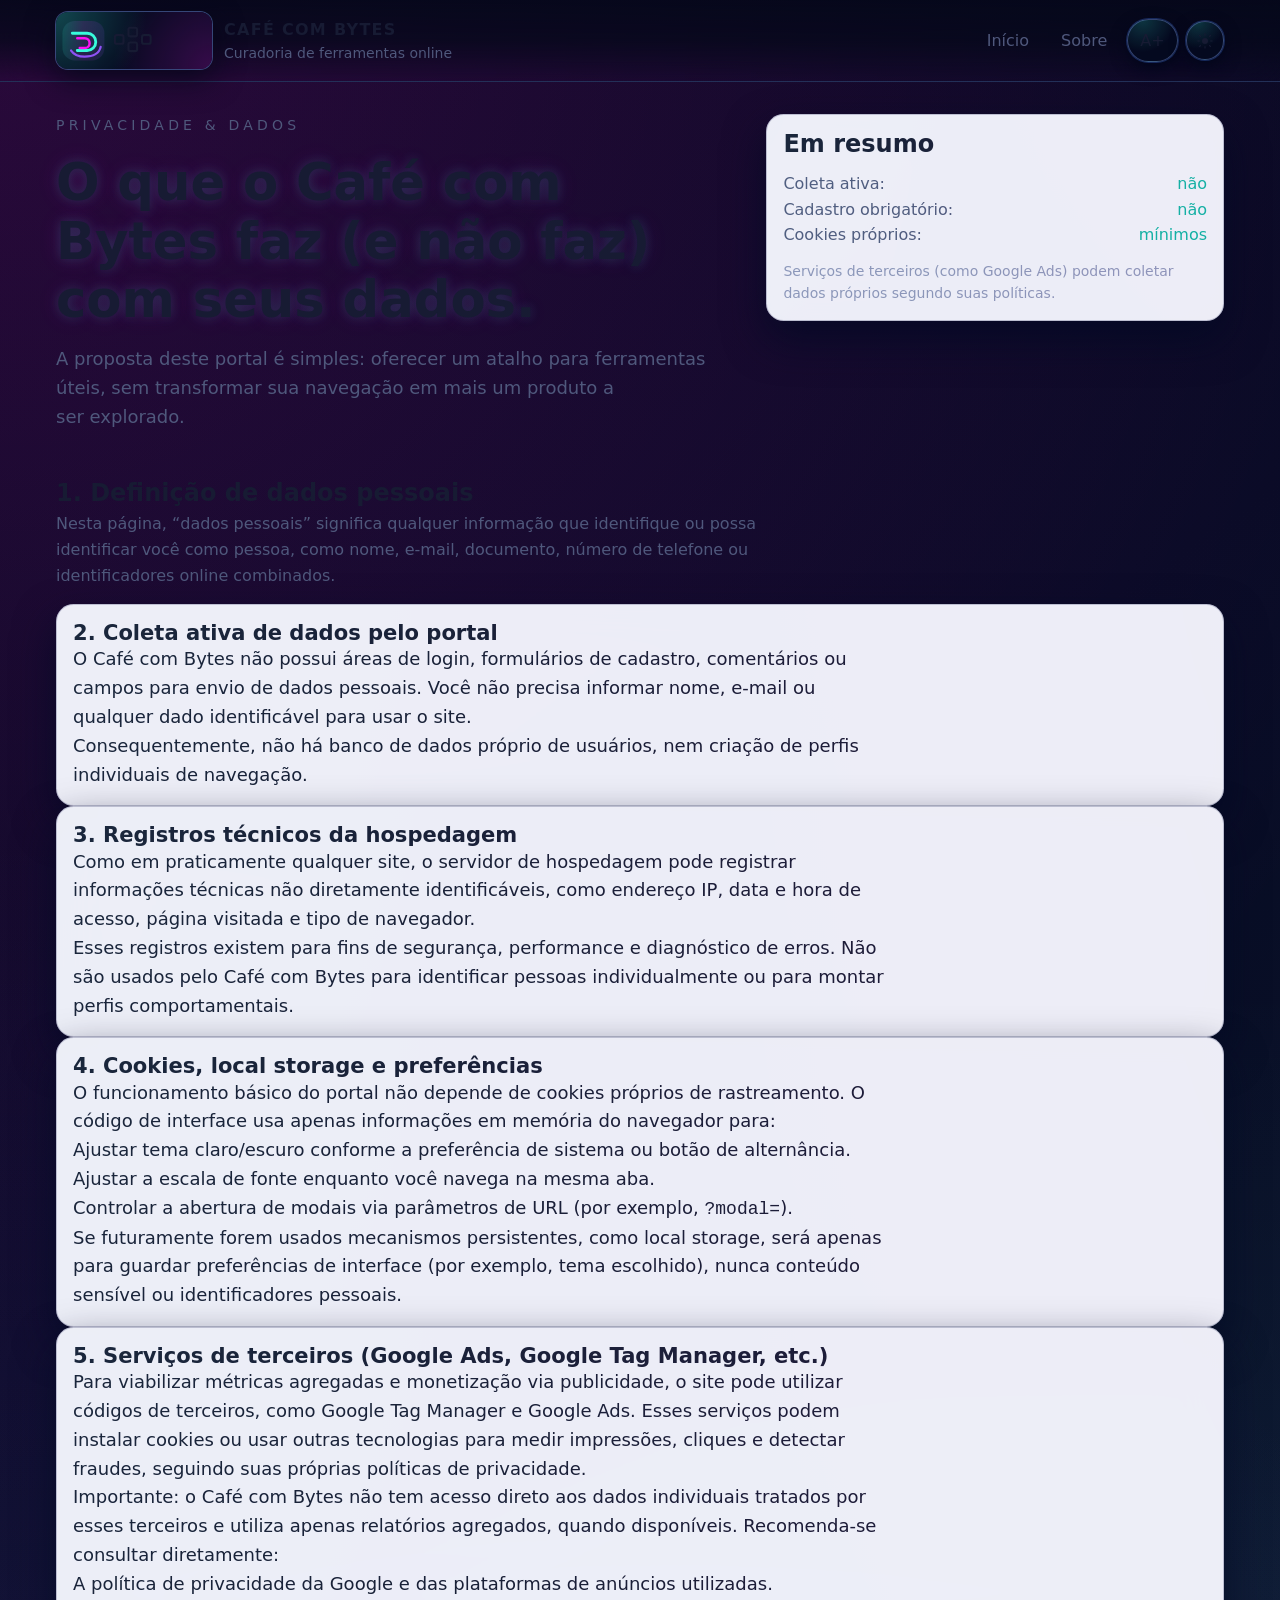
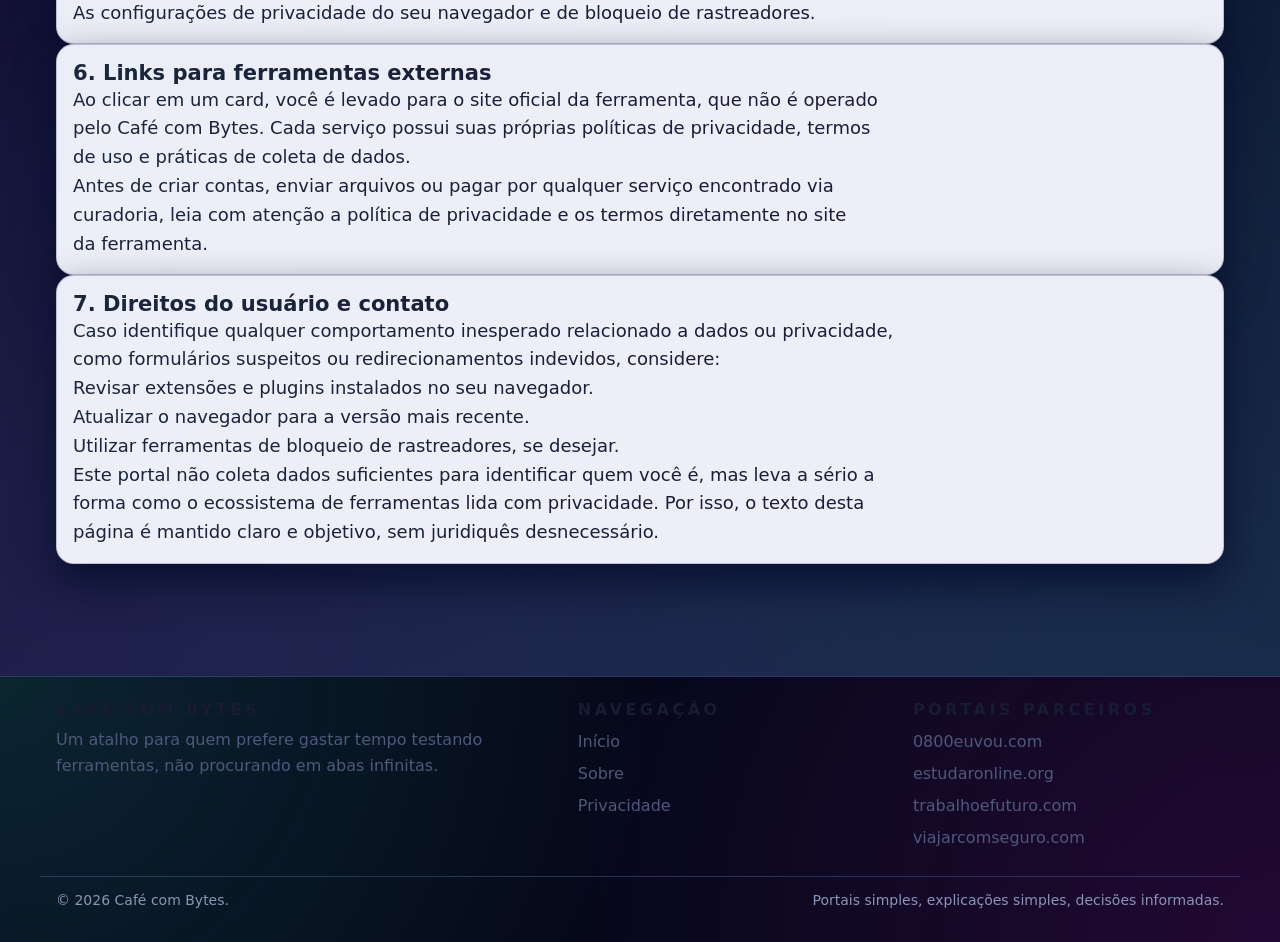
==== privacidade.html @ 5b62737d "Add files via upload" ====
<!DOCTYPE html>
<html lang="pt-BR" data-theme="dark">
<head>
  <meta charset="UTF-8">
  <meta name="viewport" content="width=device-width, initial-scale=1">
  <title>Privacidade • Café com Bytes</title>
  <meta name="description" content="Política de privacidade do Café com Bytes. Entenda o que coletamos (e o que não coletamos), e como serviços de terceiros podem tratar dados.">
  <link rel="canonical" href="https://cafecombytes.com/privacidade.html">

  <!-- Open Graph -->
  <meta property="og:type" content="website">
  <meta property="og:title" content="Privacidade • Café com Bytes">
  <meta property="og:description" content="Política de não coleta ativa de dados pessoais e transparência sobre serviços de terceiros no Café com Bytes.">
  <meta property="og:url" content="https://cafecombytes.com/privacidade.html">
  <meta property="og:site_name" content="Café com Bytes">
  <meta property="og:locale" content="pt_BR">

  <!-- Twitter -->
  <meta name="twitter:card" content="summary">
  <meta name="twitter:title" content="Privacidade • Café com Bytes">
  <meta name="twitter:description" content="Saiba como tratamos dados, cookies, logs técnicos e integrações de terceiros.">

  <!-- Favicon -->
  <link rel="icon" type="image/svg+xml" href="data:image/svg+xml,%3Csvg viewBox='0 0 64 64' xmlns='http://www.w3.org/2000/svg'%3E%3Crect width='64' height='64' rx='14' ry='14' fill='%230b1020'/%3E%3Cpath d='M18 20h16a10 10 0 0 1 0 20H18z' fill='%2338fbdb'/%3E%3Cpath d='M30 24h6a6 6 0 0 1 0 12h-6' fill='none' stroke='%23fc0ff5' stroke-width='3' stroke-linecap='round' stroke-linejoin='round'/%3E%3Cpath d='M20 44c2.5 2.5 6.5 4 12 4 10.5 0 16-5 16-12' fill='none' stroke='%238e52f5' stroke-width='2.5' stroke-linecap='round'/%3E%3C/svg%3E">

  <!-- CSS e JS -->
  <link rel="stylesheet" href="style.css">
  <script src="script.js" defer></script>
</head>
<body>
  <a href="#conteudo-principal" class="skip-link">Pular para o conteúdo</a>

  <header class="site-header">
    <div class="header-inner">
      <a href="./" class="brand" aria-label="Café com Bytes - Página inicial">
        <span class="brand-mark" aria-hidden="true">
          <svg class="logo-svg" viewBox="0 0 120 40" role="img" aria-label="Logotipo Café com Bytes">
            <defs>
              <linearGradient id="cb-gradient-priv" x1="0%" y1="0%" x2="100%" y2="0%">
                <stop offset="0%" stop-color="#38fbdb"/>
                <stop offset="50%" stop-color="#fc0ff5"/>
                <stop offset="100%" stop-color="#8e52f5"/>
              </linearGradient>
            </defs>
            <rect x="2" y="4" width="34" height="32" rx="10" ry="10" fill="url(#cb-gradient-priv)" opacity="0.12"/>
            <path d="M10 14h12a7 7 0 0 1 0 14h-8" fill="none" stroke="#38fbdb" stroke-width="2.3" stroke-linecap="round" stroke-linejoin="round"/>
            <path d="M14 18h6a4 4 0 1 1 0 8h-4" fill="none" stroke="#fc0ff5" stroke-width="2" stroke-linecap="round" stroke-linejoin="round"/>
            <path d="M9 28c2 3 6 5 11 5 7 0 12-3 13-8" fill="none" stroke="#8e52f5" stroke-width="1.8" stroke-linecap="round"/>
            <g transform="translate(44,9)" fill="none" stroke="currentColor" stroke-width="1.7" stroke-linecap="round">
              <rect x="0.5" y="6.5" width="7" height="7" rx="1.5"/>
              <rect x="11.5" y="0.5" width="7" height="7" rx="1.5"/>
              <rect x="11.5" y="12.5" width="7" height="7" rx="1.5"/>
              <rect x="22.5" y="6.5" width="7" height="7" rx="1.5"/>
            </g>
          </svg>
        </span>
        <span class="brand-text">
          <span class="brand-title">Café com Bytes</span>
          <span class="brand-subtitle">Curadoria de ferramentas online</span>
        </span>
      </a>

      <nav class="main-nav" aria-label="Navegação principal">
        <a href="./" class="nav-link">Início</a>
        <a href="sobre.html" class="nav-link">Sobre</a>
        <button type="button" class="nav-link icon-button" data-font-scale-toggle aria-label="Alternar tamanho da fonte">
          A+
        </button>
        <button type="button" class="theme-toggle icon-button" data-theme-toggle aria-label="Alternar tema claro/escuro"></button>
      </nav>
    </div>
  </header>

  <main id="conteudo-principal" class="site-main">
    <section class="hero" aria-labelledby="privacidade-titulo">
      <div class="hero-inner">
        <div class="hero-copy">
          <p class="hero-kicker">Privacidade &amp; dados</p>
          <h1 id="privacidade-titulo" class="hero-title">O que o Café com Bytes faz (e não faz) com seus dados.</h1>
          <p class="hero-subtitle">
            A proposta deste portal é simples: oferecer um atalho para ferramentas úteis, sem transformar sua navegação em
            mais um produto a ser explorado.
          </p>
        </div>

        <aside class="hero-panel" aria-label="Resumo da política de privacidade">
          <div class="glass-card hero-stats">
            <h2 class="hero-stats-title">Em resumo</h2>
            <ul class="hero-stats-list" role="list">
              <li><span class="stat-label">Coleta ativa:</span> <span class="stat-value">não</span></li>
              <li><span class="stat-label">Cadastro obrigatório:</span> <span class="stat-value">não</span></li>
              <li><span class="stat-label">Cookies próprios:</span> <span class="stat-value">mínimos</span></li>
            </ul>
            <p class="hero-stats-footnote">
              Serviços de terceiros (como Google Ads) podem coletar dados próprios segundo suas políticas.
            </p>
          </div>
        </aside>
      </div>
    </section>

    <section class="results-section" aria-labelledby="sec-dados">
      <div class="section-header">
        <h2 id="sec-dados">1. Definição de dados pessoais</h2>
        <p>
          Nesta página, “dados pessoais” significa qualquer informação que identifique ou possa identificar você como pessoa,
          como nome, e‑mail, documento, número de telefone ou identificadores online combinados.
        </p>
      </div>

      <article class="glass-card" aria-label="Coleta ativa de dados">
        <h3>2. Coleta ativa de dados pelo portal</h3>
        <p>
          O Café com Bytes não possui áreas de login, formulários de cadastro, comentários ou campos para envio de dados
          pessoais. Você não precisa informar nome, e‑mail ou qualquer dado identificável para usar o site.
        </p>
        <p>
          Consequentemente, não há banco de dados próprio de usuários, nem criação de perfis individuais de navegação.
        </p>
      </article>

      <article class="glass-card" aria-label="Registros técnicos e hospedagem">
        <h3>3. Registros técnicos da hospedagem</h3>
        <p>
          Como em praticamente qualquer site, o servidor de hospedagem pode registrar informações técnicas não diretamente
          identificáveis, como endereço IP, data e hora de acesso, página visitada e tipo de navegador.
        </p>
        <p>
          Esses registros existem para fins de segurança, performance e diagnóstico de erros. Não são usados pelo Café com Bytes
          para identificar pessoas individualmente ou para montar perfis comportamentais.
        </p>
      </article>

      <article class="glass-card" aria-label="Cookies, local storage e preferências">
        <h3>4. Cookies, local storage e preferências</h3>
        <p>
          O funcionamento básico do portal não depende de cookies próprios de rastreamento. O código de interface usa apenas
          informações em memória do navegador para:
        </p>
        <ul role="list">
          <li>Ajustar tema claro/escuro conforme a preferência de sistema ou botão de alternância.</li>
          <li>Ajustar a escala de fonte enquanto você navega na mesma aba.</li>
          <li>Controlar a abertura de modais via parâmetros de URL (por exemplo, <code>?modal=</code>).</li>
        </ul>
        <p>
          Se futuramente forem usados mecanismos persistentes, como local storage, será apenas para guardar preferências
          de interface (por exemplo, tema escolhido), nunca conteúdo sensível ou identificadores pessoais.
        </p>
      </article>

      <article class="glass-card" aria-label="Serviços de terceiros">
        <h3>5. Serviços de terceiros (Google Ads, Google Tag Manager, etc.)</h3>
        <p>
          Para viabilizar métricas agregadas e monetização via publicidade, o site pode utilizar códigos de terceiros,
          como Google Tag Manager e Google Ads. Esses serviços podem instalar cookies ou usar outras tecnologias para
          medir impressões, cliques e detectar fraudes, seguindo suas próprias políticas de privacidade.
        </p>
        <p>
          Importante: o Café com Bytes não tem acesso direto aos dados individuais tratados por esses terceiros e utiliza
          apenas relatórios agregados, quando disponíveis. Recomenda‑se consultar diretamente:
        </p>
        <ul role="list">
          <li>A política de privacidade da Google e das plataformas de anúncios utilizadas.</li>
          <li>As configurações de privacidade do seu navegador e de bloqueio de rastreadores.</li>
        </ul>
      </article>

      <article class="glass-card" aria-label="Links externos">
        <h3>6. Links para ferramentas externas</h3>
        <p>
          Ao clicar em um card, você é levado para o site oficial da ferramenta, que não é operado pelo Café com Bytes.
          Cada serviço possui suas próprias políticas de privacidade, termos de uso e práticas de coleta de dados.
        </p>
        <p>
          Antes de criar contas, enviar arquivos ou pagar por qualquer serviço encontrado via curadoria, leia com atenção
          a política de privacidade e os termos diretamente no site da ferramenta.
        </p>
      </article>

      <article class="glass-card" aria-label="Direitos do usuário e contato">
        <h3>7. Direitos do usuário e contato</h3>
        <p>
          Caso identifique qualquer comportamento inesperado relacionado a dados ou privacidade, como formulários suspeitos
          ou redirecionamentos indevidos, considere:
        </p>
        <ul role="list">
          <li>Revisar extensões e plugins instalados no seu navegador.</li>
          <li>Atualizar o navegador para a versão mais recente.</li>
          <li>Utilizar ferramentas de bloqueio de rastreadores, se desejar.</li>
        </ul>
        <p>
          Este portal não coleta dados suficientes para identificar quem você é, mas leva a sério a forma como o ecossistema
          de ferramentas lida com privacidade. Por isso, o texto desta página é mantido claro e objetivo, sem juridiquês
          desnecessário.
        </p>
      </article>
    </section>
  </main>

  <footer class="site-footer">
    <section class="footer-top">
      <div class="footer-col">
        <h2 class="footer-title">Café com Bytes</h2>
        <p>
          Um atalho para quem prefere gastar tempo testando ferramentas, não procurando em abas infinitas.
        </p>
      </div>
      <div class="footer-col">
        <h2 class="footer-title">Navegação</h2>
        <ul class="footer-links">
          <li><a href="./">Início</a></li>
          <li><a href="sobre.html">Sobre</a></li>
          <li><a href="privacidade.html">Privacidade</a></li>
        </ul>
      </div>
      <div class="footer-col">
        <h2 class="footer-title">Portais parceiros</h2>
        <ul class="footer-links">
          <li><a href="https://0800euvou.com" target="_blank" rel="noopener noreferrer">0800euvou.com</a></li>
          <li><a href="https://estudaronline.org" target="_blank" rel="noopener noreferrer">estudaronline.org</a></li>
          <li><a href="https://trabalhoefuturo.com" target="_blank" rel="noopener noreferrer">trabalhoefuturo.com</a></li>
          <li><a href="https://viajarcomseguro.com" target="_blank" rel="noopener noreferrer">viajarcomseguro.com</a></li>
        </ul>
      </div>
    </section>
    <section class="footer-bottom">
      <p>© <span id="footer-year"></span> Café com Bytes.</p>
      <p class="footer-built">Portais simples, explicações simples, decisões informadas.</p>
    </section>
  </footer>
</body>
</html>
---- style.css ----
/* 
  Art direction: Café com Bytes → Cyber futurista, inspirado em UIs de ficção científica, animes e mangás distópicos.
  Palette: fundo em azuis e roxos profundos, com acentos neon em ciano e magenta; contrastes altos, sem preto/branco puros.
  Typography: Orbitron (display, títulos com cara de HUD) + Space Grotesk (body, legível em UI densa).
  Density: layout relativamente denso, mas com blocos em Glassmorphism e respiro vertical moderado.
*/

/* Design tokens básicos (type scale já definido na skill) */
:root {
  --text-xs:   clamp(0.75rem, 0.7rem + 0.25vw, 0.875rem);
  --text-sm:   clamp(0.875rem, 0.8rem + 0.35vw, 1rem);
  --text-base: clamp(1rem, 0.95rem + 0.25vw, 1.125rem);
  --text-lg:   clamp(1.125rem, 1rem + 0.75vw, 1.5rem);
  --text-xl:   clamp(1.5rem, 1.2rem + 1.25vw, 2.25rem);
  --text-2xl:  clamp(2rem, 1.2rem + 2.5vw, 3.5rem);
  --text-3xl:  clamp(2.5rem, 1rem + 4vw, 5rem);
  --text-hero: clamp(3rem, 0.5rem + 7vw, 8rem);

  --space-1:  0.25rem;
  --space-2:  0.5rem;
  --space-3:  0.75rem;
  --space-4:  1rem;
  --space-5:  1.25rem;
  --space-6:  1.5rem;
  --space-8:  2rem;
  --space-10: 2.5rem;
  --space-12: 3rem;
  --space-16: 4rem;
  --space-20: 5rem;
  --space-24: 6rem;
  --space-32: 8rem;

  --radius-sm: 0.375rem;
  --radius-md: 0.5rem;
  --radius-lg: 0.75rem;
  --radius-xl: 1.1rem;
  --radius-full: 9999px;

  --shadow-sm: 0 1px 2px rgba(4, 7, 23, 0.5);
  --shadow-md: 0 6px 18px rgba(3, 10, 40, 0.55);
  --shadow-lg: 0 18px 40px rgba(0, 8, 35, 0.7);

  --transition-interactive: 180ms cubic-bezier(0.16, 1, 0.3, 1);

  --content-narrow: 640px;
  --content-default: 960px;
  --content-wide: 1200px;
  --content-full: 100%;

  --font-display: "Orbitron", system-ui, sans-serif;
  --font-body: "Space Grotesk", system-ui, -apple-system, BlinkMacSystemFont, "Segoe UI", sans-serif;
}

/* Tema Dark (padrão para cyberpunk) */
:root,
[data-theme="dark"] {
  --color-bg: #05081a;
  --color-surface: rgba(11, 18, 46, 0.85);
  --color-surface-2: rgba(16, 24, 60, 0.9);
  --color-surface-offset: rgba(12, 30, 80, 0.9);
  --color-surface-offset-2: rgba(31, 27, 72, 0.95);
  --color-surface-dynamic: rgba(19, 33, 89, 0.9);

  --color-border: rgba(103, 133, 196, 0.35);
  --color-divider: rgba(94, 118, 179, 0.4);

  --color-text: #e2e6ff;
  --color-text-muted: #91a0d8;
  --color-text-faint: #5e6998;
  --color-text-inverse: #101322;

  --color-primary: #38fbdb;
  --color-primary-hover: #27cbb0;
  --color-primary-active: #1f9d8a;
  --color-primary-highlight: rgba(56, 251, 219, 0.18);

  --color-secondary: #fc0ff5;
  --color-secondary-hover: #dd0ada;
  --color-secondary-active: #b009b1;
  --color-secondary-highlight: rgba(252, 15, 245, 0.16);

  --color-accent-purple: #8e52f5;
  --color-accent-purple-highlight: rgba(142, 82, 245, 0.2);

  --color-warning: #ffae42;
  --color-error: #ff4c7f;
  --color-success: #6fffa3;

  --glass-border: rgba(255, 255, 255, 0.16);
  --glass-bg: rgba(7, 15, 37, 0.7);
  --glass-bg-strong: rgba(7, 15, 37, 0.9);
}

/* Tema Light (modo café da manhã) */
[data-theme="light"] {
  --color-bg: #eff0fb;
  --color-surface: rgba(255, 255, 255, 0.8);
  --color-surface-2: rgba(248, 248, 255, 0.96);
  --color-surface-offset: rgba(235, 239, 255, 0.96);
  --color-surface-offset-2: rgba(228, 232, 252, 0.98);
  --color-surface-dynamic: rgba(219, 225, 255, 0.96);

  --color-border: rgba(53, 68, 136, 0.18);
  --color-divider: rgba(63, 82, 150, 0.2);

  --color-text: #171b33;
  --color-text-muted: #4f587c;
  --color-text-faint: #8b94b8;
  --color-text-inverse: #f4f6ff;

  --color-primary: #0bb0a1;
  --color-primary-hover: #089485;
  --color-primary-active: #06786c;
  --color-primary-highlight: rgba(8, 148, 133, 0.12);

  --color-secondary: #b41ad7;
  --color-secondary-hover: #9514b4;
  --color-secondary-active: #711089;
  --color-secondary-highlight: rgba(180, 26, 215, 0.12);

  --color-accent-purple: #6a3ee0;
  --color-accent-purple-highlight: rgba(106, 62, 224, 0.16);

  --color-warning: #cc7b13;
  --color-error: #d12b5e;
  --color-success: #1f9d5c;

  --glass-border: rgba(18, 25, 77, 0.22);
  --glass-bg: rgba(250, 251, 255, 0.86);
  --glass-bg-strong: rgba(246, 247, 255, 0.96);
}

/* base.css */
*,
*::before,
*::after {
  box-sizing: border-box;
  margin: 0;
  padding: 0;
}

html {
  -moz-text-size-adjust: none;
  -webkit-text-size-adjust: none;
  text-size-adjust: none;
  -webkit-font-smoothing: antialiased;
  -moz-osx-font-smoothing: grayscale;
  text-rendering: optimizeLegibility;
  scroll-behavior: smooth;
  hanging-punctuation: first last;
  scroll-padding-top: var(--space-16);
}

body {
  min-height: 100dvh;
  line-height: 1.6;
  font-family: var(--font-body, system-ui, sans-serif);
  font-size: var(--text-base);
  color: var(--color-text);
  background-color: var(--color-bg);
  background-image:
    radial-gradient(circle at 0% 0%, rgba(252, 15, 245, 0.15) 0, transparent 55%),
    radial-gradient(circle at 100% 100%, rgba(56, 251, 219, 0.12) 0, transparent 55%),
    radial-gradient(circle at 0% 100%, rgba(142, 82, 245, 0.18) 0, transparent 60%),
    linear-gradient(145deg, #05081a, #060b23 40%, #0a1028 60%, #101334);
}

img,
picture,
video,
canvas,
svg {
  display: block;
  max-width: 100%;
  height: auto;
}

ul[role="list"],
ol[role="list"] {
  list-style: none;
}

input,
button,
textarea,
select {
  font: inherit;
  color: inherit;
}

h1,
h2,
h3,
h4,
h5,
h6 {
  text-wrap: balance;
  line-height: 1.15;
  font-family: var(--font-display);
}

p,
li,
figcaption {
  text-wrap: pretty;
  max-width: 72ch;
}

::selection {
  background: rgba(56, 251, 219, 0.25);
  color: var(--color-text);
}

:focus-visible {
  outline: 2px solid var(--color-secondary);
  outline-offset: 3px;
  border-radius: var(--radius-sm);
}

@media (prefers-reduced-motion: reduce) {
  *,
  *::before,
  *::after {
    animation-duration: 0.01ms !important;
    animation-iteration-count: 1 !important;
    transition-duration: 0.01ms !important;
    scroll-behavior: auto !important;
  }
}

button {
  cursor: pointer;
  background: none;
  border: none;
}

table {
  border-collapse: collapse;
  width: 100%;
}

a,
button,
[role="button"],
[role="link"],
input,
textarea,
select {
  transition:
    color var(--transition-interactive),
    background var(--transition-interactive),
    border-color var(--transition-interactive),
    box-shadow var(--transition-interactive),
    transform 140ms ease-out;
}

/* Utilidades e layout global */
.skip-link {
  position: absolute;
  left: 50%;
  transform: translate(-50%, -120%);
  padding: var(--space-2) var(--space-4);
  border-radius: var(--radius-full);
  background: var(--color-secondary);
  color: var(--color-text-inverse);
  z-index: 1000;
}
.skip-link:focus-visible {
  transform: translate(-50%, 10%);
}

.site-header {
  position: sticky;
  top: 0;
  z-index: 50;
  backdrop-filter: blur(18px);
  background: linear-gradient(
      to bottom,
      rgba(5, 8, 26, 0.92),
      rgba(5, 8, 26, 0.75),
      transparent
    );
  border-bottom: 1px solid rgba(82, 109, 179, 0.4);
}

.header-inner {
  max-width: var(--content-wide);
  margin-inline: auto;
  padding: var(--space-3) var(--space-4);
  display: flex;
  align-items: center;
  justify-content: space-between;
  gap: var(--space-4);
}

.brand {
  display: flex;
  align-items: center;
  gap: var(--space-3);
  text-decoration: none;
  color: inherit;
}

.brand-mark {
  display: inline-flex;
  align-items: center;
  justify-content: center;
  padding: var(--space-1);
  border-radius: var(--radius-lg);
  background: radial-gradient(circle at 0 0, rgba(56, 251, 219, 0.25), transparent 55%),
              radial-gradient(circle at 100% 100%, rgba(252, 15, 245, 0.2), transparent 60%),
              rgba(6, 11, 32, 0.98);
  box-shadow:
    0 0 0 1px rgba(110, 149, 230, 0.45),
    0 10px 30px rgba(4, 8, 24, 0.8);
}

.logo-svg {
  width: 148px;
  height: auto;
}

.brand-text {
  display: flex;
  flex-direction: column;
  gap: 0;
}

.brand-title {
  font-family: var(--font-display);
  font-weight: 600;
  letter-spacing: 0.08em;
  text-transform: uppercase;
  font-size: var(--text-sm);
}

.brand-subtitle {
  font-size: var(--text-xs);
  color: var(--color-text-muted);
}

.main-nav {
  display: flex;
  align-items: center;
  gap: var(--space-2);
}

.nav-link {
  font-size: var(--text-sm);
  text-decoration: none;
  padding: var(--space-2) var(--space-3);
  color: var(--color-text-muted);
  border-radius: var(--radius-full);
}
.nav-link:hover {
  color: var(--color-primary);
  background: rgba(56, 251, 219, 0.06);
}

.icon-button {
  display: inline-flex;
  align-items: center;
  justify-content: center;
  min-width: 2.4rem;
  min-height: 2.4rem;
  border-radius: var(--radius-full);
  border: 1px solid rgba(126, 157, 235, 0.4);
  background: radial-gradient(circle at 30% 0, rgba(56, 251, 219, 0.18), transparent 60%),
              rgba(5, 10, 32, 0.95);
  color: var(--color-text);
  box-shadow:
    0 0 0 1px rgba(35, 64, 134, 0.6),
    0 6px 16px rgba(1, 6, 25, 0.9);
}
.icon-button:hover {
  transform: translateY(-1px);
  box-shadow:
    0 0 0 1px rgba(56, 251, 219, 0.38),
    0 12px 26px rgba(0, 10, 28, 0.95);
}
.icon-button:active {
  transform: translateY(0);
  box-shadow:
    0 0 0 1px rgba(56, 251, 219, 0.35),
    0 4px 18px rgba(0, 10, 28, 0.9);
}

.site-main {
  max-width: var(--content-wide);
  margin-inline: auto;
  padding-inline: var(--space-4);
  padding-block: var(--space-8) var(--space-16);
}

/* Hero */
.hero {
  display: grid;
  grid-template-columns: minmax(0, 1.5fr) minmax(0, 1fr);
  gap: var(--space-6);
  margin-bottom: var(--space-12);
}

.hero-inner {
  display: contents;
}

.hero-copy {
  display: flex;
  flex-direction: column;
  gap: var(--space-4);
}

.hero-kicker {
  font-size: var(--text-xs);
  letter-spacing: 0.3em;
  text-transform: uppercase;
  color: var(--color-text-muted);
}

.hero-title {
  font-size: var(--text-2xl);
  text-shadow:
    0 0 12px rgba(56, 251, 219, 0.16),
    0 0 24px rgba(252, 15, 245, 0.12);
}

.hero-subtitle {
  color: var(--color-text-muted);
  font-size: var(--text-base);
}

/* Search form */
.search-form {
  margin-top: var(--space-4);
  padding: var(--space-4);
  border-radius: var(--radius-xl);
  background: var(--glass-bg);
  border: 1px solid var(--glass-border);
  box-shadow: var(--shadow-md);
  backdrop-filter: blur(18px) saturate(130%);
}

.search-label {
  font-size: var(--text-xs);
  letter-spacing: 0.16em;
  text-transform: uppercase;
  color: var(--color-text-muted);
  margin-bottom: var(--space-2);
  display: block;
}

.search-input-row {
  display: flex;
  flex-wrap: wrap;
  gap: var(--space-3);
  align-items: stretch;
  margin-bottom: var(--space-3);
}

.search-input {
  flex: 1 1 260px;
  min-width: 0;
  padding: var(--space-3) var(--space-3);
  border-radius: var(--radius-md);
  border: 1px solid rgba(125, 151, 232, 0.5);
  background: rgba(6, 11, 35, 0.96);
  color: var(--color-text);
  box-shadow:
    inset 0 0 0 1px rgba(3, 9, 30, 0.9),
    0 0 0 1px rgba(28, 53, 132, 0.8);
}
.search-input::placeholder {
  color: var(--color-text-faint);
}
.search-input:focus-visible {
  outline: none;
  border-color: rgba(56, 251, 219, 0.8);
  box-shadow:
    0 0 0 1px rgba(56, 251, 219, 0.8),
    0 0 0 5px rgba(56, 251, 219, 0.26);
}

.search-actions {
  display: flex;
  flex-wrap: wrap;
  gap: var(--space-2);
  margin-bottom: var(--space-2);
}

.search-hint {
  font-size: var(--text-xs);
  color: var(--color-text-faint);
}

/* Buttons */
.btn {
  border-radius: var(--radius-md);
  padding: var(--space-3) var(--space-4);
  font-size: var(--text-sm);
  font-weight: 500;
  border: 1px solid transparent;
  display: inline-flex;
  align-items: center;
  justify-content: center;
  gap: var(--space-2);
  text-decoration: none;
  white-space: nowrap;
}

.btn-primary {
  background: radial-gradient(circle at 0 0, rgba(252, 15, 245, 0.32), transparent 60%),
              linear-gradient(120deg, var(--color-primary), var(--color-secondary));
  color: var(--color-text-inverse);
  box-shadow:
    0 0 0 1px rgba(12, 208, 189, 0.5),
    0 10px 26px rgba(0, 9, 34, 0.9);
}
.btn-primary:hover {
  filter: brightness(1.08);
  transform: translateY(-1px);
  box-shadow:
    0 0 0 1px rgba(56, 251, 219, 0.6),
    0 16px 36px rgba(0, 10, 36, 0.98);
}
.btn-primary:active {
  transform: translateY(0);
  box-shadow:
    0 0 0 1px rgba(56, 251, 219, 0.5),
    0 8px 22px rgba(0, 10, 36, 0.95);
}

.btn-outline {
  background: transparent;
  color: var(--color-primary);
  border-color: rgba(56, 251, 219, 0.6);
}
.btn-outline:hover {
  background: rgba(7, 15, 37, 0.9);
  box-shadow:
    0 0 0 1px rgba(56, 251, 219, 0.5),
    0 8px 20px rgba(3, 9, 30, 0.9);
}

.btn-ghost {
  background: transparent;
  color: var(--color-text-muted);
  border-color: rgba(90, 110, 176, 0.4);
}
.btn-ghost:hover {
  background: rgba(9, 13, 34, 0.95);
}

/* Hero side panel */
.hero-panel {
  align-self: stretch;
}

.glass-card {
  border-radius: var(--radius-xl);
  background: var(--glass-bg-strong);
  box-shadow: var(--shadow-lg);
  border: 1px solid var(--glass-border);
  backdrop-filter: blur(22px) saturate(145%);
  padding: var(--space-4);
  position: relative;
  overflow: hidden;
}
.glass-card::before {
  content: "";
  position: absolute;
  inset: -40%;
  background:
    radial-gradient(circle at 0 0, rgba(56, 251, 219, 0.16), transparent 60%),
    radial-gradient(circle at 100% 0, rgba(252, 15, 245, 0.16), transparent 60%);
  mix-blend-mode: screen;
  opacity: 0.5;
  pointer-events: none;
}

.hero-stats {
  isolation: isolate;
}
.hero-stats-title {
  font-size: var(--text-lg);
  margin-bottom: var(--space-3);
}
.hero-stats-list {
  list-style: none;
  margin: 0 0 var(--space-3) 0;
  padding: 0;
}
.hero-stats-list li {
  display: flex;
  justify-content: space-between;
  font-size: var(--text-sm);
  color: var(--color-text-muted);
}
.stat-label {
  color: var(--color-text-muted);
}
.stat-value {
  color: var(--color-primary);
  font-family: var(--font-display);
}
.hero-stats-footnote {
  font-size: var(--text-xs);
  color: var(--color-text-faint);
}

/* Sections */
.section-header {
  margin-bottom: var(--space-4);
}
.section-header h2 {
  font-size: var(--text-lg);
  margin-bottom: var(--space-1);
}
.section-header p {
  color: var(--color-text-muted);
  font-size: var(--text-sm);
}

/* Bento Grid de filtros */
.filters-section {
  margin-bottom: var(--space-10);
}

.filters-bento {
  display: grid;
  gap: var(--space-3);
  grid-template-columns: repeat(4, minmax(0, 1fr));
  grid-auto-rows: minmax(120px, auto);
}

.filter-card {
  position: relative;
  border-radius: var(--radius-lg);
  padding: var(--space-3);
  border: 1px solid rgba(115, 141, 220, 0.55);
  background: radial-gradient(circle at 0 0, rgba(56, 251, 219, 0.08), transparent 55%),
              radial-gradient(circle at 100% 100%, rgba(252, 15, 245, 0.08), transparent 60%),
              rgba(6, 11, 33, 0.95);
  text-align: left;
  color: var(--color-text);
  box-shadow:
    0 0 0 1px rgba(16, 33, 96, 0.8),
    0 8px 24px rgba(1, 5, 22, 0.9);
  overflow: hidden;
}
.filter-card:hover {
  transform: translateY(-2px);
  box-shadow:
    0 0 0 1px rgba(56, 251, 219, 0.4),
    0 14px 32px rgba(1, 6, 26, 0.95);
}
.filter-card::after {
  content: "";
  position: absolute;
  inset: 0;
  background: linear-gradient(
    135deg,
    rgba(56, 251, 219, 0.14),
    transparent 40%,
    rgba(252, 15, 245, 0.14)
  );
  opacity: 0;
  transition: opacity 150ms ease-out;
}
.filter-card:hover::after {
  opacity: 1;
}

.filter-card-large {
  grid-row: span 2;
}
.filter-card-wide {
  grid-column: span 2;
}

.filter-icon {
  display: inline-flex;
  align-items: center;
  justify-content: center;
  width: 2.4rem;
  height: 2.4rem;
  border-radius: var(--radius-full);
  background: rgba(5, 13, 35, 0.98);
  box-shadow:
    0 0 0 1px rgba(103, 140, 235, 0.6),
    0 7px 18px rgba(0, 7, 26, 0.95);
  margin-bottom: var(--space-2);
}

.filter-title {
  font-size: var(--text-sm);
  font-weight: 600;
  display: block;
  margin-bottom: 0.25rem;
}

.filter-desc {
  font-size: var(--text-xs);
  color: var(--color-text-muted);
}

.filter-card.is-active {
  border-color: rgba(56, 251, 219, 0.9);
  box-shadow:
    0 0 0 1px rgba(56, 251, 219, 0.9),
    0 12px 36px rgba(0, 14, 38, 0.98);
}

/* Resultados */
.results-section {
  margin-bottom: var(--space-12);
}

.results-count {
  font-size: var(--text-sm);
  color: var(--color-text-muted);
}

.results-grid {
  display: grid;
  gap: var(--space-3);
  grid-template-columns: repeat(auto-fill, minmax(min(310px, 100%), 1fr));
  align-items: stretch;
}

.result-card {
  position: relative;
  border-radius: var(--radius-lg);
  padding: var(--space-4);
  background: var(--glass-bg);
  border: 1px solid var(--glass-border);
  box-shadow: var(--shadow-md);
  backdrop-filter: blur(18px) saturate(130%);
  display: flex;
  flex-direction: column;
  gap: var(--space-2);
}

.result-header {
  display: flex;
  align-items: flex-start;
  justify-content: space-between;
  gap: var(--space-2);
}

.result-title-group {
  display: flex;
  flex-direction: column;
  gap: 0.15rem;
}

.result-emoji {
  font-size: 1.3rem;
  margin-right: var(--space-2);
}

.result-name {
  font-family: var(--font-display);
  font-size: var(--text-sm);
}

.result-category {
  font-size: var(--text-xs);
  color: var(--color-text-faint);
  text-transform: uppercase;
  letter-spacing: 0.18em;
}

.result-dor {
  font-size: var(--text-sm);
  color: var(--color-text-muted);
}

.result-desc {
  font-size: var(--text-sm);
  color: var(--color-text);
}

.result-footer {
  display: flex;
  flex-wrap: wrap;
  gap: var(--space-2);
  margin-top: var(--space-3);
  align-items: center;
  justify-content: space-between;
}

.result-tags {
  display: flex;
  flex-wrap: wrap;
  gap: 0.375rem;
}

.tag-pill {
  border-radius: var(--radius-full);
  padding: 0.15rem 0.55rem;
  font-size: var(--text-xs);
  border: 1px solid rgba(116, 137, 227, 0.7);
  background: rgba(4, 10, 35, 0.95);
  color: var(--color-text-muted);
}

/* Botões menores no card */
.result-actions {
  display: flex;
  gap: var(--space-2);
}

.btn-compact {
  padding-block: 0.4rem;
  padding-inline: 0.8rem;
  font-size: var(--text-xs);
}

/* Estados vazios */
.results-empty {
  grid-column: 1 / -1;
}

.empty-card {
  text-align: left;
}

/* Modal */
.modal-backdrop {
  position: fixed;
  inset: 0;
  background: radial-gradient(circle at 10% 0, rgba(56, 251, 219, 0.24), transparent 55%),
              rgba(2, 3, 10, 0.82);
  display: flex;
  align-items: center;
  justify-content: center;
  padding: var(--space-4);
  z-index: 60;
}

.modal {
  max-width: 520px;
  width: 100%;
  border-radius: var(--radius-xl);
  background: var(--glass-bg-strong);
  border: 1px solid var(--glass-border);
  box-shadow: var(--shadow-lg);
  backdrop-filter: blur(24px) saturate(145%);
  padding: var(--space-4);
  display: flex;
  flex-direction: column;
  gap: var(--space-3);
}

.modal-header {
  display: flex;
  align-items: center;
  justify-content: space-between;
  gap: var(--space-2);
}
.modal-header h2 {
  font-size: var(--text-lg);
}

.modal-body {
  display: flex;
  flex-direction: column;
  gap: var(--space-2);
}

.modal-category {
  font-size: var(--text-xs);
  text-transform: uppercase;
  letter-spacing: 0.18em;
  color: var(--color-text-faint);
}

.modal-dor {
  font-size: var(--text-sm);
  color: var(--color-text-muted);
}

.modal-descricao {
  font-size: var(--text-sm);
  color: var(--color-text);
}

.modal-tags {
  display: flex;
  flex-wrap: wrap;
  gap: 0.375rem;
  margin-top: var(--space-1);
}

.modal-footer {
  display: flex;
  justify-content: flex-end;
  gap: var(--space-2);
}

/* Rodapé */
.site-footer {
  border-top: 1px solid rgba(82, 109, 179, 0.45);
  padding-block: var(--space-6) var(--space-8);
  background: radial-gradient(circle at 0 0, rgba(56, 251, 219, 0.12), transparent 50%),
              radial-gradient(circle at 100% 100%, rgba(252, 15, 245, 0.12), transparent 55%),
              rgba(5, 8, 24, 0.98);
}

.footer-top {
  max-width: var(--content-wide);
  margin-inline: auto;
  padding-inline: var(--space-4);
  display: grid;
  gap: var(--space-6);
  grid-template-columns: minmax(0, 1.6fr) repeat(2, minmax(0, 1fr));
  margin-bottom: var(--space-6);
}

.footer-title {
  font-size: var(--text-sm);
  text-transform: uppercase;
  letter-spacing: 0.22em;
  margin-bottom: var(--space-2);
}

.footer-col p {
  font-size: var(--text-sm);
  color: var(--color-text-muted);
}

.footer-disclaimer {
  margin-top: var(--space-2);
  font-size: var(--text-xs);
  color: var(--color-text-faint);
}

.partners-list {
  list-style: none;
  padding: 0;
  margin: 0;
  display: grid;
  gap: 0.15rem;
}

.partner-item a {
  font-size: var(--text-sm);
  color: var(--color-primary);
  text-decoration: none;
}
.partner-item a:hover {
  text-decoration: underline;
}

.footer-links {
  list-style: none;
  padding: 0;
  margin: 0;
}
.footer-links li + li {
  margin-top: 0.2rem;
}
.footer-links a {
  font-size: var(--text-sm);
  color: var(--color-text-muted);
  text-decoration: none;
}
.footer-links a:hover {
  color: var(--color-primary);
}

.footer-bottom {
  max-width: var(--content-wide);
  margin-inline: auto;
  padding-inline: var(--space-4);
  border-top: 1px solid rgba(82, 109, 179, 0.4);
  padding-top: var(--space-3);
  display: flex;
  flex-wrap: wrap;
  justify-content: space-between;
  gap: var(--space-2);
  font-size: var(--text-xs);
  color: var(--color-text-faint);
}

/* Responsividade */
@media (max-width: 960px) {
  .hero {
    grid-template-columns: minmax(0, 1fr);
  }
  .hero-panel {
    order: -1;
  }
}

@media (max-width: 880px) {
  .filters-bento {
    grid-template-columns: repeat(2, minmax(0, 1fr));
  }
  .filter-card-large,
  .filter-card-wide {
    grid-column: span 2;
    grid-row: span 1;
  }
  .site-main {
    padding-inline: var(--space-3);
  }
  .header-inner {
    padding-inline: var(--space-3);
  }
}

@media (max-width: 640px) {
  .header-inner {
    flex-direction: column;
    align-items: flex-start;
  }
  .main-nav {
    align-self: stretch;
    justify-content: space-between;
  }

  .hero {
    margin-top: var(--space-4);
  }

  .search-input-row {
    flex-direction: column;
  }

  .filters-bento {
    grid-template-columns: minmax(0, 1fr);
    grid-auto-rows: auto;
  }

  .footer-top {
    grid-template-columns: minmax(0, 1fr);
  }
}

/* Classes de badges personalizáveis via tags.json (cores genéricas base) */
.tag-pill--alerta {
  border-color: rgba(255, 84, 117, 0.7);
  background: rgba(95, 15, 40, 0.95);
  color: #ffd5e1;
}

.tag-pill--free {
  border-color: rgba(111, 255, 163, 0.8);
  background: rgba(9, 40, 23, 0.98);
  color: #ddffe9;
}

.tag-pill--no-login {
  border-color: rgba(127, 200, 255, 0.8);
  background: rgba(10, 25, 52, 0.98);
  color: #e0f2ff;
}

/* Estados de exibição */
[hidden] {
  display: none !important;
}
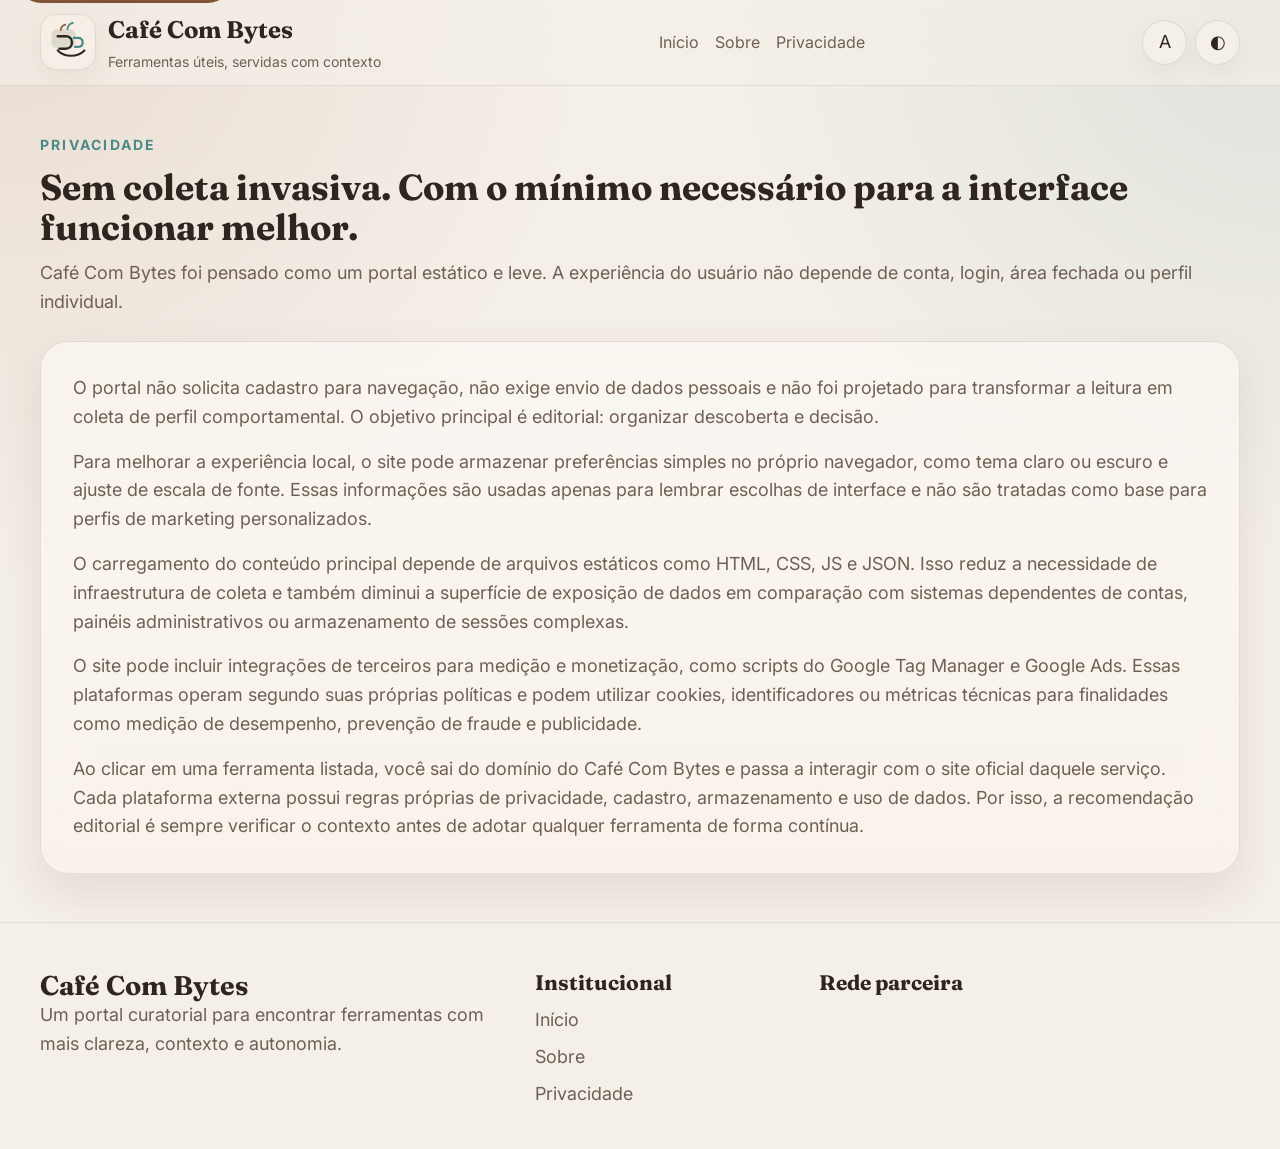
==== commit 2764aada: "Update privacidade.html" ====
--- a/privacidade.html
+++ b/privacidade.html
@@ -1,232 +1,115 @@
 <!DOCTYPE html>
-<html lang="pt-BR" data-theme="dark">
+<html lang="pt-BR" data-theme="light">
 <head>
   <meta charset="UTF-8">
   <meta name="viewport" content="width=device-width, initial-scale=1">
-  <title>Privacidade • Café com Bytes</title>
-  <meta name="description" content="Política de privacidade do Café com Bytes. Entenda o que coletamos (e o que não coletamos), e como serviços de terceiros podem tratar dados.">
+  <title>Privacidade — Café Com Bytes</title>
+  <meta name="description" content="Entenda como Café Com Bytes trata privacidade, preferências locais e integrações de terceiros sem coleta invasiva.">
   <link rel="canonical" href="https://cafecombytes.com/privacidade.html">
-
-  <!-- Open Graph -->
-  <meta property="og:type" content="website">
-  <meta property="og:title" content="Privacidade • Café com Bytes">
-  <meta property="og:description" content="Política de não coleta ativa de dados pessoais e transparência sobre serviços de terceiros no Café com Bytes.">
+  <meta property="og:title" content="Privacidade — Café Com Bytes">
+  <meta property="og:description" content="Política de privacidade e uso local de preferências do portal Café Com Bytes.">
+  <meta property="og:type" content="article">
   <meta property="og:url" content="https://cafecombytes.com/privacidade.html">
-  <meta property="og:site_name" content="Café com Bytes">
-  <meta property="og:locale" content="pt_BR">
-
-  <!-- Twitter -->
+  <meta property="og:site_name" content="Café Com Bytes">
   <meta name="twitter:card" content="summary">
-  <meta name="twitter:title" content="Privacidade • Café com Bytes">
-  <meta name="twitter:description" content="Saiba como tratamos dados, cookies, logs técnicos e integrações de terceiros.">
-
-  <!-- Favicon -->
-  <link rel="icon" type="image/svg+xml" href="data:image/svg+xml,%3Csvg viewBox='0 0 64 64' xmlns='http://www.w3.org/2000/svg'%3E%3Crect width='64' height='64' rx='14' ry='14' fill='%230b1020'/%3E%3Cpath d='M18 20h16a10 10 0 0 1 0 20H18z' fill='%2338fbdb'/%3E%3Cpath d='M30 24h6a6 6 0 0 1 0 12h-6' fill='none' stroke='%23fc0ff5' stroke-width='3' stroke-linecap='round' stroke-linejoin='round'/%3E%3Cpath d='M20 44c2.5 2.5 6.5 4 12 4 10.5 0 16-5 16-12' fill='none' stroke='%238e52f5' stroke-width='2.5' stroke-linecap='round'/%3E%3C/svg%3E">
-
-  <!-- CSS e JS -->
+  <link rel="preconnect" href="https://fonts.googleapis.com">
+  <link rel="preconnect" href="https://fonts.gstatic.com" crossorigin>
+  <link href="https://fonts.googleapis.com/css2?family=Fraunces:opsz,wght@9..144,500;9..144,600;9..144,700&family=Inter:wght@400;500;600;700;800&display=swap" rel="stylesheet">
   <link rel="stylesheet" href="style.css">
   <script src="script.js" defer></script>
 </head>
 <body>
-  <a href="#conteudo-principal" class="skip-link">Pular para o conteúdo</a>
+  <a class="skip-link" href="#privacidade-conteudo">Pular para o conteúdo</a>
 
   <header class="site-header">
-    <div class="header-inner">
-      <a href="./" class="brand" aria-label="Café com Bytes - Página inicial">
-        <span class="brand-mark" aria-hidden="true">
-          <svg class="logo-svg" viewBox="0 0 120 40" role="img" aria-label="Logotipo Café com Bytes">
+    <div class="container header-inner">
+      <a href="./" class="brand" aria-label="Ir para a página inicial do Café Com Bytes">
+        <span class="brand-logo" aria-hidden="true">
+          <svg viewBox="0 0 96 96" class="logo-svg" role="img">
             <defs>
-              <linearGradient id="cb-gradient-priv" x1="0%" y1="0%" x2="100%" y2="0%">
-                <stop offset="0%" stop-color="#38fbdb"/>
-                <stop offset="50%" stop-color="#fc0ff5"/>
-                <stop offset="100%" stop-color="#8e52f5"/>
+              <linearGradient id="logoGradientPrivacidade" x1="0%" y1="0%" x2="100%" y2="100%">
+                <stop offset="0%" stop-color="#8f5f3b"></stop>
+                <stop offset="100%" stop-color="#4b8b87"></stop>
               </linearGradient>
             </defs>
-            <rect x="2" y="4" width="34" height="32" rx="10" ry="10" fill="url(#cb-gradient-priv)" opacity="0.12"/>
-            <path d="M10 14h12a7 7 0 0 1 0 14h-8" fill="none" stroke="#38fbdb" stroke-width="2.3" stroke-linecap="round" stroke-linejoin="round"/>
-            <path d="M14 18h6a4 4 0 1 1 0 8h-4" fill="none" stroke="#fc0ff5" stroke-width="2" stroke-linecap="round" stroke-linejoin="round"/>
-            <path d="M9 28c2 3 6 5 11 5 7 0 12-3 13-8" fill="none" stroke="#8e52f5" stroke-width="1.8" stroke-linecap="round"/>
-            <g transform="translate(44,9)" fill="none" stroke="currentColor" stroke-width="1.7" stroke-linecap="round">
-              <rect x="0.5" y="6.5" width="7" height="7" rx="1.5"/>
-              <rect x="11.5" y="0.5" width="7" height="7" rx="1.5"/>
-              <rect x="11.5" y="12.5" width="7" height="7" rx="1.5"/>
-              <rect x="22.5" y="6.5" width="7" height="7" rx="1.5"/>
-            </g>
+            <rect x="10" y="18" width="54" height="44" rx="14" fill="url(#logoGradientPrivacidade)" opacity="0.18"></rect>
+            <path d="M24 34h18c8 0 14 6 14 14s-6 14-14 14H28" fill="none" stroke="currentColor" stroke-width="5.5" stroke-linecap="round" stroke-linejoin="round"></path>
+            <path d="M60 38h8c8 0 12 4 12 10s-4 10-12 10h-5" fill="none" stroke="#4b8b87" stroke-width="5" stroke-linecap="round" stroke-linejoin="round"></path>
+            <path d="M31 20c0-6 4-10 10-12" fill="none" stroke="#8f5f3b" stroke-width="4" stroke-linecap="round"></path>
+            <path d="M46 18c0-7 5-12 12-14" fill="none" stroke="#4b8b87" stroke-width="4" stroke-linecap="round"></path>
+            <path d="M24 66c8 8 18 12 30 12 12 0 22-4 30-12" fill="none" stroke="currentColor" stroke-width="4.5" stroke-linecap="round"></path>
           </svg>
         </span>
-        <span class="brand-text">
-          <span class="brand-title">Café com Bytes</span>
-          <span class="brand-subtitle">Curadoria de ferramentas online</span>
+        <span class="brand-copy">
+          <span class="brand-name">Café Com Bytes</span>
+          <span class="brand-tagline">Ferramentas úteis, servidas com contexto</span>
         </span>
       </a>
 
       <nav class="main-nav" aria-label="Navegação principal">
         <a href="./" class="nav-link">Início</a>
         <a href="sobre.html" class="nav-link">Sobre</a>
-        <button type="button" class="nav-link icon-button" data-font-scale-toggle aria-label="Alternar tamanho da fonte">
-          A+
-        </button>
-        <button type="button" class="theme-toggle icon-button" data-theme-toggle aria-label="Alternar tema claro/escuro"></button>
+        <a href="privacidade.html" class="nav-link">Privacidade</a>
       </nav>
+
+      <div class="header-actions">
+        <button class="icon-control" type="button" data-font-toggle aria-label="Alternar tamanho da fonte">A</button>
+        <button class="icon-control" type="button" data-theme-toggle aria-label="Alternar tema"><span class="theme-icon" aria-hidden="true">◐</span></button>
+      </div>
     </div>
   </header>
 
-  <main id="conteudo-principal" class="site-main">
-    <section class="hero" aria-labelledby="privacidade-titulo">
-      <div class="hero-inner">
-        <div class="hero-copy">
-          <p class="hero-kicker">Privacidade &amp; dados</p>
-          <h1 id="privacidade-titulo" class="hero-title">O que o Café com Bytes faz (e não faz) com seus dados.</h1>
-          <p class="hero-subtitle">
-            A proposta deste portal é simples: oferecer um atalho para ferramentas úteis, sem transformar sua navegação em
-            mais um produto a ser explorado.
-          </p>
-        </div>
-
-        <aside class="hero-panel" aria-label="Resumo da política de privacidade">
-          <div class="glass-card hero-stats">
-            <h2 class="hero-stats-title">Em resumo</h2>
-            <ul class="hero-stats-list" role="list">
-              <li><span class="stat-label">Coleta ativa:</span> <span class="stat-value">não</span></li>
-              <li><span class="stat-label">Cadastro obrigatório:</span> <span class="stat-value">não</span></li>
-              <li><span class="stat-label">Cookies próprios:</span> <span class="stat-value">mínimos</span></li>
-            </ul>
-            <p class="hero-stats-footnote">
-              Serviços de terceiros (como Google Ads) podem coletar dados próprios segundo suas políticas.
-            </p>
-          </div>
-        </aside>
-      </div>
-    </section>
-
-    <section class="results-section" aria-labelledby="sec-dados">
-      <div class="section-header">
-        <h2 id="sec-dados">1. Definição de dados pessoais</h2>
-        <p>
-          Nesta página, “dados pessoais” significa qualquer informação que identifique ou possa identificar você como pessoa,
-          como nome, e‑mail, documento, número de telefone ou identificadores online combinados.
+  <main id="privacidade-conteudo" class="section">
+    <div class="container">
+      <div class="section-heading">
+        <p class="eyebrow">Privacidade</p>
+        <h1>Sem coleta invasiva. Com o mínimo necessário para a interface funcionar melhor.</h1>
+        <p class="section-support">
+          Café Com Bytes foi pensado como um portal estático e leve. A experiência do usuário não depende de conta, login, área fechada ou perfil individual.
         </p>
       </div>
 
-      <article class="glass-card" aria-label="Coleta ativa de dados">
-        <h3>2. Coleta ativa de dados pelo portal</h3>
+      <div class="editorial-prose glass-panel" style="padding: 2rem; display: grid; gap: 1rem;">
         <p>
-          O Café com Bytes não possui áreas de login, formulários de cadastro, comentários ou campos para envio de dados
-          pessoais. Você não precisa informar nome, e‑mail ou qualquer dado identificável para usar o site.
+          O portal não solicita cadastro para navegação, não exige envio de dados pessoais e não foi projetado para transformar a leitura em coleta de perfil comportamental. O objetivo principal é editorial: organizar descoberta e decisão.
         </p>
         <p>
-          Consequentemente, não há banco de dados próprio de usuários, nem criação de perfis individuais de navegação.
-        </p>
-      </article>
-
-      <article class="glass-card" aria-label="Registros técnicos e hospedagem">
-        <h3>3. Registros técnicos da hospedagem</h3>
-        <p>
-          Como em praticamente qualquer site, o servidor de hospedagem pode registrar informações técnicas não diretamente
-          identificáveis, como endereço IP, data e hora de acesso, página visitada e tipo de navegador.
+          Para melhorar a experiência local, o site pode armazenar preferências simples no próprio navegador, como tema claro ou escuro e ajuste de escala de fonte. Essas informações são usadas apenas para lembrar escolhas de interface e não são tratadas como base para perfis de marketing personalizados.
         </p>
         <p>
-          Esses registros existem para fins de segurança, performance e diagnóstico de erros. Não são usados pelo Café com Bytes
-          para identificar pessoas individualmente ou para montar perfis comportamentais.
-        </p>
-      </article>
-
-      <article class="glass-card" aria-label="Cookies, local storage e preferências">
-        <h3>4. Cookies, local storage e preferências</h3>
-        <p>
-          O funcionamento básico do portal não depende de cookies próprios de rastreamento. O código de interface usa apenas
-          informações em memória do navegador para:
-        </p>
-        <ul role="list">
-          <li>Ajustar tema claro/escuro conforme a preferência de sistema ou botão de alternância.</li>
-          <li>Ajustar a escala de fonte enquanto você navega na mesma aba.</li>
-          <li>Controlar a abertura de modais via parâmetros de URL (por exemplo, <code>?modal=</code>).</li>
-        </ul>
-        <p>
-          Se futuramente forem usados mecanismos persistentes, como local storage, será apenas para guardar preferências
-          de interface (por exemplo, tema escolhido), nunca conteúdo sensível ou identificadores pessoais.
-        </p>
-      </article>
-
-      <article class="glass-card" aria-label="Serviços de terceiros">
-        <h3>5. Serviços de terceiros (Google Ads, Google Tag Manager, etc.)</h3>
-        <p>
-          Para viabilizar métricas agregadas e monetização via publicidade, o site pode utilizar códigos de terceiros,
-          como Google Tag Manager e Google Ads. Esses serviços podem instalar cookies ou usar outras tecnologias para
-          medir impressões, cliques e detectar fraudes, seguindo suas próprias políticas de privacidade.
+          O carregamento do conteúdo principal depende de arquivos estáticos como HTML, CSS, JS e JSON. Isso reduz a necessidade de infraestrutura de coleta e também diminui a superfície de exposição de dados em comparação com sistemas dependentes de contas, painéis administrativos ou armazenamento de sessões complexas.
         </p>
         <p>
-          Importante: o Café com Bytes não tem acesso direto aos dados individuais tratados por esses terceiros e utiliza
-          apenas relatórios agregados, quando disponíveis. Recomenda‑se consultar diretamente:
-        </p>
-        <ul role="list">
-          <li>A política de privacidade da Google e das plataformas de anúncios utilizadas.</li>
-          <li>As configurações de privacidade do seu navegador e de bloqueio de rastreadores.</li>
-        </ul>
-      </article>
-
-      <article class="glass-card" aria-label="Links externos">
-        <h3>6. Links para ferramentas externas</h3>
-        <p>
-          Ao clicar em um card, você é levado para o site oficial da ferramenta, que não é operado pelo Café com Bytes.
-          Cada serviço possui suas próprias políticas de privacidade, termos de uso e práticas de coleta de dados.
+          O site pode incluir integrações de terceiros para medição e monetização, como scripts do Google Tag Manager e Google Ads. Essas plataformas operam segundo suas próprias políticas e podem utilizar cookies, identificadores ou métricas técnicas para finalidades como medição de desempenho, prevenção de fraude e publicidade.
         </p>
         <p>
-          Antes de criar contas, enviar arquivos ou pagar por qualquer serviço encontrado via curadoria, leia com atenção
-          a política de privacidade e os termos diretamente no site da ferramenta.
+          Ao clicar em uma ferramenta listada, você sai do domínio do Café Com Bytes e passa a interagir com o site oficial daquele serviço. Cada plataforma externa possui regras próprias de privacidade, cadastro, armazenamento e uso de dados. Por isso, a recomendação editorial é sempre verificar o contexto antes de adotar qualquer ferramenta de forma contínua.
         </p>
-      </article>
-
-      <article class="glass-card" aria-label="Direitos do usuário e contato">
-        <h3>7. Direitos do usuário e contato</h3>
-        <p>
-          Caso identifique qualquer comportamento inesperado relacionado a dados ou privacidade, como formulários suspeitos
-          ou redirecionamentos indevidos, considere:
-        </p>
-        <ul role="list">
-          <li>Revisar extensões e plugins instalados no seu navegador.</li>
-          <li>Atualizar o navegador para a versão mais recente.</li>
-          <li>Utilizar ferramentas de bloqueio de rastreadores, se desejar.</li>
-        </ul>
-        <p>
-          Este portal não coleta dados suficientes para identificar quem você é, mas leva a sério a forma como o ecossistema
-          de ferramentas lida com privacidade. Por isso, o texto desta página é mantido claro e objetivo, sem juridiquês
-          desnecessário.
-        </p>
-      </article>
-    </section>
+      </div>
+    </div>
   </main>
 
   <footer class="site-footer">
-    <section class="footer-top">
-      <div class="footer-col">
-        <h2 class="footer-title">Café com Bytes</h2>
-        <p>
-          Um atalho para quem prefere gastar tempo testando ferramentas, não procurando em abas infinitas.
-        </p>
-      </div>
-      <div class="footer-col">
-        <h2 class="footer-title">Navegação</h2>
-        <ul class="footer-links">
+    <div class="container footer-grid">
+      <section class="footer-brand">
+        <h2>Café Com Bytes</h2>
+        <p>Um portal curatorial para encontrar ferramentas com mais clareza, contexto e autonomia.</p>
+      </section>
+
+      <nav class="footer-nav" aria-label="Navegação do rodapé">
+        <h3>Institucional</h3>
+        <ul role="list">
           <li><a href="./">Início</a></li>
           <li><a href="sobre.html">Sobre</a></li>
           <li><a href="privacidade.html">Privacidade</a></li>
         </ul>
-      </div>
-      <div class="footer-col">
-        <h2 class="footer-title">Portais parceiros</h2>
-        <ul class="footer-links">
-          <li><a href="https://0800euvou.com" target="_blank" rel="noopener noreferrer">0800euvou.com</a></li>
-          <li><a href="https://estudaronline.org" target="_blank" rel="noopener noreferrer">estudaronline.org</a></li>
-          <li><a href="https://trabalhoefuturo.com" target="_blank" rel="noopener noreferrer">trabalhoefuturo.com</a></li>
-          <li><a href="https://viajarcomseguro.com" target="_blank" rel="noopener noreferrer">viajarcomseguro.com</a></li>
-        </ul>
-      </div>
-    </section>
-    <section class="footer-bottom">
-      <p>© <span id="footer-year"></span> Café com Bytes.</p>
-      <p class="footer-built">Portais simples, explicações simples, decisões informadas.</p>
-    </section>
+      </nav>
+
+      <section class="footer-partners">
+        <h3>Rede parceira</h3>
+        <ul id="partnersList" class="partners-list" role="list"></ul>
+      </section>
+    </div>
   </footer>
 </body>
 </html>
--- a/style.css
+++ b/style.css
@@ -1,1063 +1,874 @@
-/* 
-  Art direction: Café com Bytes → Cyber futurista, inspirado em UIs de ficção científica, animes e mangás distópicos.
-  Palette: fundo em azuis e roxos profundos, com acentos neon em ciano e magenta; contrastes altos, sem preto/branco puros.
-  Typography: Orbitron (display, títulos com cara de HUD) + Space Grotesk (body, legível em UI densa).
-  Density: layout relativamente denso, mas com blocos em Glassmorphism e respiro vertical moderado.
-*/
-
-/* Design tokens básicos (type scale já definido na skill) */
-:root {
-  --text-xs:   clamp(0.75rem, 0.7rem + 0.25vw, 0.875rem);
-  --text-sm:   clamp(0.875rem, 0.8rem + 0.35vw, 1rem);
-  --text-base: clamp(1rem, 0.95rem + 0.25vw, 1.125rem);
-  --text-lg:   clamp(1.125rem, 1rem + 0.75vw, 1.5rem);
-  --text-xl:   clamp(1.5rem, 1.2rem + 1.25vw, 2.25rem);
-  --text-2xl:  clamp(2rem, 1.2rem + 2.5vw, 3.5rem);
-  --text-3xl:  clamp(2.5rem, 1rem + 4vw, 5rem);
-  --text-hero: clamp(3rem, 0.5rem + 7vw, 8rem);
-
-  --space-1:  0.25rem;
-  --space-2:  0.5rem;
-  --space-3:  0.75rem;
-  --space-4:  1rem;
-  --space-5:  1.25rem;
-  --space-6:  1.5rem;
-  --space-8:  2rem;
+:root,
+[data-theme="light"] {
+  --text-xs: clamp(0.75rem, 0.7rem + 0.25vw, 0.875rem);
+  --text-sm: clamp(0.875rem, 0.8rem + 0.35vw, 1rem);
+  --text-base: clamp(1rem, 0.96rem + 0.22vw, 1.125rem);
+  --text-lg: clamp(1.125rem, 1rem + 0.75vw, 1.5rem);
+  --text-xl: clamp(1.5rem, 1.2rem + 1.4vw, 2.3rem);
+  --text-2xl: clamp(2rem, 1.3rem + 2.6vw, 3.8rem);
+
+  --space-1: 0.25rem;
+  --space-2: 0.5rem;
+  --space-3: 0.75rem;
+  --space-4: 1rem;
+  --space-5: 1.25rem;
+  --space-6: 1.5rem;
+  --space-8: 2rem;
   --space-10: 2.5rem;
   --space-12: 3rem;
   --space-16: 4rem;
   --space-20: 5rem;
-  --space-24: 6rem;
-  --space-32: 8rem;
-
-  --radius-sm: 0.375rem;
-  --radius-md: 0.5rem;
-  --radius-lg: 0.75rem;
-  --radius-xl: 1.1rem;
-  --radius-full: 9999px;
-
-  --shadow-sm: 0 1px 2px rgba(4, 7, 23, 0.5);
-  --shadow-md: 0 6px 18px rgba(3, 10, 40, 0.55);
-  --shadow-lg: 0 18px 40px rgba(0, 8, 35, 0.7);
-
-  --transition-interactive: 180ms cubic-bezier(0.16, 1, 0.3, 1);
-
-  --content-narrow: 640px;
-  --content-default: 960px;
-  --content-wide: 1200px;
-  --content-full: 100%;
-
-  --font-display: "Orbitron", system-ui, sans-serif;
-  --font-body: "Space Grotesk", system-ui, -apple-system, BlinkMacSystemFont, "Segoe UI", sans-serif;
-}
-
-/* Tema Dark (padrão para cyberpunk) */
-:root,
+
+  --font-display: "Fraunces", Georgia, serif;
+  --font-body: "Inter", "Segoe UI", sans-serif;
+
+  --color-bg: #f4efe8;
+  --color-surface: rgba(252, 248, 243, 0.78);
+  --color-surface-2: rgba(247, 240, 231, 0.92);
+  --color-surface-3: rgba(241, 231, 219, 0.86);
+  --color-border: rgba(103, 88, 72, 0.14);
+  --color-divider: rgba(98, 84, 71, 0.12);
+  --color-text: #2f251f;
+  --color-text-muted: #6f6053;
+  --color-text-faint: #9e8e80;
+  --color-primary: #7f5333;
+  --color-primary-hover: #6d4528;
+  --color-secondary: #4b8b87;
+  --color-secondary-hover: #3a706d;
+  --color-accent: #b27b58;
+  --color-accent-soft: rgba(178, 123, 88, 0.14);
+  --color-highlight: rgba(75, 139, 135, 0.12);
+  --color-panel-overlay: rgba(255, 248, 241, 0.48);
+
+  --shadow-sm: 0 8px 22px rgba(115, 91, 68, 0.08);
+  --shadow-md: 0 18px 44px rgba(88, 67, 48, 0.11);
+  --shadow-lg: 0 24px 60px rgba(79, 61, 45, 0.15);
+
+  --radius-sm: 0.5rem;
+  --radius-md: 0.85rem;
+  --radius-lg: 1.25rem;
+  --radius-xl: 1.75rem;
+  --radius-full: 999px;
+
+  --content-width: 1200px;
+  --transition: 180ms cubic-bezier(0.16, 1, 0.3, 1);
+}
+
 [data-theme="dark"] {
-  --color-bg: #05081a;
-  --color-surface: rgba(11, 18, 46, 0.85);
-  --color-surface-2: rgba(16, 24, 60, 0.9);
-  --color-surface-offset: rgba(12, 30, 80, 0.9);
-  --color-surface-offset-2: rgba(31, 27, 72, 0.95);
-  --color-surface-dynamic: rgba(19, 33, 89, 0.9);
-
-  --color-border: rgba(103, 133, 196, 0.35);
-  --color-divider: rgba(94, 118, 179, 0.4);
-
-  --color-text: #e2e6ff;
-  --color-text-muted: #91a0d8;
-  --color-text-faint: #5e6998;
-  --color-text-inverse: #101322;
-
-  --color-primary: #38fbdb;
-  --color-primary-hover: #27cbb0;
-  --color-primary-active: #1f9d8a;
-  --color-primary-highlight: rgba(56, 251, 219, 0.18);
-
-  --color-secondary: #fc0ff5;
-  --color-secondary-hover: #dd0ada;
-  --color-secondary-active: #b009b1;
-  --color-secondary-highlight: rgba(252, 15, 245, 0.16);
-
-  --color-accent-purple: #8e52f5;
-  --color-accent-purple-highlight: rgba(142, 82, 245, 0.2);
-
-  --color-warning: #ffae42;
-  --color-error: #ff4c7f;
-  --color-success: #6fffa3;
-
-  --glass-border: rgba(255, 255, 255, 0.16);
-  --glass-bg: rgba(7, 15, 37, 0.7);
-  --glass-bg-strong: rgba(7, 15, 37, 0.9);
-}
-
-/* Tema Light (modo café da manhã) */
-[data-theme="light"] {
-  --color-bg: #eff0fb;
-  --color-surface: rgba(255, 255, 255, 0.8);
-  --color-surface-2: rgba(248, 248, 255, 0.96);
-  --color-surface-offset: rgba(235, 239, 255, 0.96);
-  --color-surface-offset-2: rgba(228, 232, 252, 0.98);
-  --color-surface-dynamic: rgba(219, 225, 255, 0.96);
-
-  --color-border: rgba(53, 68, 136, 0.18);
-  --color-divider: rgba(63, 82, 150, 0.2);
-
-  --color-text: #171b33;
-  --color-text-muted: #4f587c;
-  --color-text-faint: #8b94b8;
-  --color-text-inverse: #f4f6ff;
-
-  --color-primary: #0bb0a1;
-  --color-primary-hover: #089485;
-  --color-primary-active: #06786c;
-  --color-primary-highlight: rgba(8, 148, 133, 0.12);
-
-  --color-secondary: #b41ad7;
-  --color-secondary-hover: #9514b4;
-  --color-secondary-active: #711089;
-  --color-secondary-highlight: rgba(180, 26, 215, 0.12);
-
-  --color-accent-purple: #6a3ee0;
-  --color-accent-purple-highlight: rgba(106, 62, 224, 0.16);
-
-  --color-warning: #cc7b13;
-  --color-error: #d12b5e;
-  --color-success: #1f9d5c;
-
-  --glass-border: rgba(18, 25, 77, 0.22);
-  --glass-bg: rgba(250, 251, 255, 0.86);
-  --glass-bg-strong: rgba(246, 247, 255, 0.96);
-}
-
-/* base.css */
+  --color-bg: #1e1915;
+  --color-surface: rgba(42, 34, 29, 0.72);
+  --color-surface-2: rgba(49, 39, 33, 0.88);
+  --color-surface-3: rgba(57, 45, 38, 0.9);
+  --color-border: rgba(220, 198, 176, 0.12);
+  --color-divider: rgba(215, 190, 166, 0.1);
+  --color-text: #efe5da;
+  --color-text-muted: #c5b6a6;
+  --color-text-faint: #998777;
+  --color-primary: #c28a62;
+  --color-primary-hover: #d79b71;
+  --color-secondary: #73b7b0;
+  --color-secondary-hover: #8acac4;
+  --color-accent: #9a6a47;
+  --color-accent-soft: rgba(194, 138, 98, 0.16);
+  --color-highlight: rgba(115, 183, 176, 0.14);
+  --color-panel-overlay: rgba(69, 54, 44, 0.42);
+
+  --shadow-sm: 0 8px 22px rgba(10, 8, 6, 0.24);
+  --shadow-md: 0 18px 44px rgba(8, 6, 5, 0.34);
+  --shadow-lg: 0 24px 60px rgba(6, 5, 4, 0.42);
+}
+
+@media (prefers-color-scheme: dark) {
+  :root:not([data-theme="light"]) {
+    --color-bg: #1e1915;
+    --color-surface: rgba(42, 34, 29, 0.72);
+    --color-surface-2: rgba(49, 39, 33, 0.88);
+    --color-surface-3: rgba(57, 45, 38, 0.9);
+    --color-border: rgba(220, 198, 176, 0.12);
+    --color-divider: rgba(215, 190, 166, 0.1);
+    --color-text: #efe5da;
+    --color-text-muted: #c5b6a6;
+    --color-text-faint: #998777;
+    --color-primary: #c28a62;
+    --color-primary-hover: #d79b71;
+    --color-secondary: #73b7b0;
+    --color-secondary-hover: #8acac4;
+    --color-accent: #9a6a47;
+    --color-accent-soft: rgba(194, 138, 98, 0.16);
+    --color-highlight: rgba(115, 183, 176, 0.14);
+    --color-panel-overlay: rgba(69, 54, 44, 0.42);
+  }
+}
+
 *,
 *::before,
 *::after {
   box-sizing: border-box;
+}
+
+html {
+  scroll-behavior: smooth;
+  text-size-adjust: none;
+}
+
+body {
   margin: 0;
-  padding: 0;
-}
-
-html {
-  -moz-text-size-adjust: none;
-  -webkit-text-size-adjust: none;
-  text-size-adjust: none;
-  -webkit-font-smoothing: antialiased;
-  -moz-osx-font-smoothing: grayscale;
-  text-rendering: optimizeLegibility;
-  scroll-behavior: smooth;
-  hanging-punctuation: first last;
-  scroll-padding-top: var(--space-16);
-}
-
-body {
-  min-height: 100dvh;
+  min-height: 100vh;
+  font-family: var(--font-body);
+  font-size: var(--text-base);
   line-height: 1.6;
-  font-family: var(--font-body, system-ui, sans-serif);
-  font-size: var(--text-base);
   color: var(--color-text);
-  background-color: var(--color-bg);
-  background-image:
-    radial-gradient(circle at 0% 0%, rgba(252, 15, 245, 0.15) 0, transparent 55%),
-    radial-gradient(circle at 100% 100%, rgba(56, 251, 219, 0.12) 0, transparent 55%),
-    radial-gradient(circle at 0% 100%, rgba(142, 82, 245, 0.18) 0, transparent 60%),
-    linear-gradient(145deg, #05081a, #060b23 40%, #0a1028 60%, #101334);
+  background:
+    radial-gradient(circle at top left, rgba(178, 123, 88, 0.15), transparent 34%),
+    radial-gradient(circle at top right, rgba(75, 139, 135, 0.12), transparent 32%),
+    linear-gradient(180deg, color-mix(in oklab, var(--color-bg) 88%, var(--color-accent-soft)) 0%, var(--color-bg) 100%);
 }
 
 img,
-picture,
-video,
-canvas,
 svg {
   display: block;
   max-width: 100%;
-  height: auto;
-}
-
-ul[role="list"],
-ol[role="list"] {
-  list-style: none;
-}
-
+}
+
+button,
 input,
-button,
 textarea,
 select {
   font: inherit;
   color: inherit;
 }
 
+button {
+  border: 0;
+  background: none;
+  cursor: pointer;
+}
+
+a {
+  color: inherit;
+  text-decoration: none;
+}
+
 h1,
 h2,
 h3,
-h4,
-h5,
-h6 {
-  text-wrap: balance;
-  line-height: 1.15;
+h4 {
+  margin: 0;
+  line-height: 1.1;
   font-family: var(--font-display);
 }
 
-p,
-li,
-figcaption {
-  text-wrap: pretty;
-  max-width: 72ch;
-}
-
-::selection {
-  background: rgba(56, 251, 219, 0.25);
-  color: var(--color-text);
+p {
+  margin: 0;
+}
+
+ul[role="list"] {
+  margin: 0;
+  padding: 0;
+  list-style: none;
 }
 
 :focus-visible {
   outline: 2px solid var(--color-secondary);
   outline-offset: 3px;
-  border-radius: var(--radius-sm);
-}
-
-@media (prefers-reduced-motion: reduce) {
-  *,
-  *::before,
-  *::after {
-    animation-duration: 0.01ms !important;
-    animation-iteration-count: 1 !important;
-    transition-duration: 0.01ms !important;
-    scroll-behavior: auto !important;
-  }
-}
-
-button {
-  cursor: pointer;
-  background: none;
-  border: none;
-}
-
-table {
-  border-collapse: collapse;
-  width: 100%;
-}
-
-a,
-button,
-[role="button"],
-[role="link"],
-input,
-textarea,
-select {
-  transition:
-    color var(--transition-interactive),
-    background var(--transition-interactive),
-    border-color var(--transition-interactive),
-    box-shadow var(--transition-interactive),
-    transform 140ms ease-out;
-}
-
-/* Utilidades e layout global */
+  border-radius: 0.4rem;
+}
+
 .skip-link {
   position: absolute;
-  left: 50%;
-  transform: translate(-50%, -120%);
-  padding: var(--space-2) var(--space-4);
+  left: 1rem;
+  top: -3rem;
+  z-index: 999;
+  background: var(--color-primary);
+  color: #f8f1e8;
+  padding: 0.7rem 1rem;
   border-radius: var(--radius-full);
-  background: var(--color-secondary);
-  color: var(--color-text-inverse);
-  z-index: 1000;
-}
-.skip-link:focus-visible {
-  transform: translate(-50%, 10%);
+  transition: top var(--transition);
+}
+
+.skip-link:focus {
+  top: 1rem;
+}
+
+.container {
+  width: min(calc(100% - 2rem), var(--content-width));
+  margin-inline: auto;
 }
 
 .site-header {
   position: sticky;
   top: 0;
-  z-index: 50;
+  z-index: 60;
+  background: color-mix(in oklab, var(--color-bg) 68%, transparent);
   backdrop-filter: blur(18px);
-  background: linear-gradient(
-      to bottom,
-      rgba(5, 8, 26, 0.92),
-      rgba(5, 8, 26, 0.75),
-      transparent
-    );
-  border-bottom: 1px solid rgba(82, 109, 179, 0.4);
+  border-bottom: 1px solid var(--color-divider);
 }
 
 .header-inner {
-  max-width: var(--content-wide);
-  margin-inline: auto;
-  padding: var(--space-3) var(--space-4);
-  display: flex;
+  display: grid;
+  grid-template-columns: auto 1fr auto;
   align-items: center;
-  justify-content: space-between;
   gap: var(--space-4);
+  min-height: 5.3rem;
 }
 
 .brand {
-  display: flex;
+  display: inline-flex;
   align-items: center;
   gap: var(--space-3);
-  text-decoration: none;
-  color: inherit;
-}
-
-.brand-mark {
+}
+
+.brand-logo {
+  width: 3.5rem;
+  height: 3.5rem;
+  border-radius: 1rem;
+  padding: 0.35rem;
+  background: linear-gradient(135deg, color-mix(in oklab, var(--color-surface-2) 76%, transparent), color-mix(in oklab, var(--color-panel-overlay) 70%, transparent));
+  border: 1px solid var(--color-border);
+  box-shadow: var(--shadow-sm);
+}
+
+.logo-svg {
+  width: 100%;
+  height: 100%;
+  color: var(--color-text);
+}
+
+.brand-copy {
+  display: flex;
+  flex-direction: column;
+  gap: 0.1rem;
+}
+
+.brand-name {
+  font-size: var(--text-lg);
+  font-family: var(--font-display);
+  font-weight: 700;
+}
+
+.brand-tagline {
+  font-size: var(--text-xs);
+  color: var(--color-text-muted);
+}
+
+.main-nav {
+  display: flex;
+  justify-content: center;
+  gap: var(--space-4);
+}
+
+.nav-link {
+  font-size: var(--text-sm);
+  color: var(--color-text-muted);
+  transition: color var(--transition);
+}
+
+.nav-link:hover,
+.nav-link:focus-visible {
+  color: var(--color-text);
+}
+
+.header-actions {
+  display: flex;
+  gap: var(--space-2);
+}
+
+.icon-control {
+  min-width: 2.8rem;
+  min-height: 2.8rem;
   display: inline-flex;
   align-items: center;
   justify-content: center;
-  padding: var(--space-1);
+  border-radius: var(--radius-full);
+  background: color-mix(in oklab, var(--color-surface-2) 86%, transparent);
+  border: 1px solid var(--color-border);
+  box-shadow: var(--shadow-sm);
+}
+
+.hero {
+  padding: clamp(3rem, 8vw, 6rem) 0 var(--space-12);
+}
+
+.hero-grid {
+  display: grid;
+  grid-template-columns: 1.3fr 0.8fr;
+  gap: var(--space-8);
+  align-items: stretch;
+}
+
+.hero-copy-block {
+  display: flex;
+  flex-direction: column;
+  gap: var(--space-5);
+}
+
+.eyebrow {
+  font-size: var(--text-xs);
+  letter-spacing: 0.16em;
+  text-transform: uppercase;
+  color: var(--color-secondary);
+  font-weight: 700;
+}
+
+.hero h1 {
+  font-size: var(--text-2xl);
+  max-width: 14ch;
+}
+
+.hero-description {
+  max-width: 58ch;
+  color: var(--color-text-muted);
+  font-size: var(--text-lg);
+}
+
+.glass-panel {
+  background:
+    linear-gradient(180deg, color-mix(in oklab, var(--color-surface) 88%, transparent), color-mix(in oklab, var(--color-panel-overlay) 84%, transparent));
+  border: 1px solid var(--color-border);
+  border-radius: var(--radius-xl);
+  box-shadow: var(--shadow-md);
+  backdrop-filter: blur(24px);
+}
+
+.search-panel {
+  padding: var(--space-5);
+  display: flex;
+  flex-direction: column;
+  gap: var(--space-4);
+}
+
+.search-label {
+  font-size: var(--text-sm);
+  font-weight: 700;
+}
+
+.search-row {
+  display: grid;
+  grid-template-columns: 1fr auto;
+  gap: var(--space-3);
+}
+
+.search-row input {
+  min-height: 3.35rem;
+  padding: 0 1rem;
+  border-radius: var(--radius-md);
+  border: 1px solid var(--color-border);
+  background: color-mix(in oklab, var(--color-surface-2) 90%, transparent);
+}
+
+.search-actions {
+  display: flex;
+  flex-wrap: wrap;
+  gap: var(--space-3);
+}
+
+.search-note {
+  color: var(--color-text-faint);
+  font-size: var(--text-sm);
+}
+
+.hero-panel {
+  padding: var(--space-5);
+  display: flex;
+  align-items: center;
+}
+
+.metric-stack {
+  display: grid;
+  gap: var(--space-3);
+  width: 100%;
+}
+
+.metric-card {
+  padding: var(--space-4);
   border-radius: var(--radius-lg);
-  background: radial-gradient(circle at 0 0, rgba(56, 251, 219, 0.25), transparent 55%),
-              radial-gradient(circle at 100% 100%, rgba(252, 15, 245, 0.2), transparent 60%),
-              rgba(6, 11, 32, 0.98);
-  box-shadow:
-    0 0 0 1px rgba(110, 149, 230, 0.45),
-    0 10px 30px rgba(4, 8, 24, 0.8);
-}
-
-.logo-svg {
-  width: 148px;
-  height: auto;
-}
-
-.brand-text {
+  background: color-mix(in oklab, var(--color-surface-2) 88%, transparent);
+  border: 1px solid var(--color-border);
+}
+
+.metric-label {
+  display: inline-block;
+  margin-bottom: var(--space-2);
+  font-size: var(--text-xs);
+  color: var(--color-text-muted);
+  text-transform: uppercase;
+  letter-spacing: 0.12em;
+}
+
+.section {
+  padding: var(--space-12) 0;
+}
+
+.section-heading {
   display: flex;
   flex-direction: column;
-  gap: 0;
-}
-
-.brand-title {
-  font-family: var(--font-display);
-  font-weight: 600;
-  letter-spacing: 0.08em;
+  gap: var(--space-3);
+  margin-bottom: var(--space-6);
+}
+
+.section-heading-inline {
+  display: grid;
+  grid-template-columns: 1fr minmax(260px, 380px);
+  align-items: end;
+  gap: var(--space-6);
+}
+
+.section-heading h2 {
+  font-size: var(--text-xl);
+  max-width: 18ch;
+}
+
+.section-support {
+  color: var(--color-text-muted);
+}
+
+.two-column-editorial {
+  display: grid;
+  grid-template-columns: 0.9fr 1.1fr;
+  gap: var(--space-8);
+  align-items: start;
+}
+
+.editorial-prose {
+  padding: var(--space-6);
+  display: grid;
+  gap: var(--space-4);
+}
+
+.editorial-prose p {
+  color: var(--color-text-muted);
+}
+
+.bento-grid {
+  display: grid;
+  grid-template-columns: repeat(4, minmax(0, 1fr));
+  grid-auto-rows: minmax(138px, auto);
+  gap: var(--space-4);
+}
+
+.bento-card {
+  text-align: left;
+  padding: var(--space-4);
+  border-radius: var(--radius-lg);
+  border: 1px solid var(--color-border);
+  background:
+    linear-gradient(180deg, color-mix(in oklab, var(--color-surface-2) 90%, transparent), color-mix(in oklab, var(--color-surface-3) 86%, transparent));
+  backdrop-filter: blur(20px);
+  box-shadow: var(--shadow-sm);
+  display: flex;
+  flex-direction: column;
+  gap: var(--space-2);
+  justify-content: flex-end;
+  transition: transform var(--transition), border-color var(--transition), box-shadow var(--transition);
+}
+
+.bento-card strong {
+  font-size: var(--text-base);
+}
+
+.bento-card small {
+  font-size: var(--text-sm);
+  color: var(--color-text-muted);
+}
+
+.bento-kicker {
+  color: var(--color-secondary);
+  font-size: var(--text-xs);
+  font-weight: 700;
   text-transform: uppercase;
-  font-size: var(--text-sm);
-}
-
-.brand-subtitle {
-  font-size: var(--text-xs);
-  color: var(--color-text-muted);
-}
-
-.main-nav {
-  display: flex;
-  align-items: center;
+  letter-spacing: 0.12em;
+}
+
+.bento-card:hover,
+.bento-card:focus-visible,
+.bento-card.is-active {
+  transform: translateY(-2px);
+  border-color: color-mix(in oklab, var(--color-secondary) 34%, var(--color-border));
+  box-shadow: var(--shadow-md);
+}
+
+.bento-card-large {
+  grid-column: span 2;
+  grid-row: span 2;
+}
+
+.chip-row {
+  display: flex;
+  flex-wrap: wrap;
   gap: var(--space-2);
-}
-
-.nav-link {
-  font-size: var(--text-sm);
-  text-decoration: none;
-  padding: var(--space-2) var(--space-3);
-  color: var(--color-text-muted);
+  margin-top: var(--space-6);
+}
+
+.chip {
+  padding: 0.75rem 1rem;
   border-radius: var(--radius-full);
-}
-.nav-link:hover {
-  color: var(--color-primary);
-  background: rgba(56, 251, 219, 0.06);
-}
-
-.icon-button {
+  background: color-mix(in oklab, var(--color-surface-2) 88%, transparent);
+  border: 1px solid var(--color-border);
+  color: var(--color-text-muted);
+  transition: all var(--transition);
+}
+
+.chip.is-active,
+.chip:hover,
+.chip:focus-visible {
+  background: color-mix(in oklab, var(--color-highlight) 82%, var(--color-surface-2));
+  color: var(--color-text);
+  border-color: color-mix(in oklab, var(--color-secondary) 34%, var(--color-border));
+}
+
+.cards-grid {
+  display: grid;
+  grid-template-columns: repeat(auto-fill, minmax(min(320px, 100%), 1fr));
+  gap: var(--space-5);
+}
+
+.tool-card {
+  display: grid;
+  gap: var(--space-4);
+  padding: var(--space-5);
+  border-radius: var(--radius-xl);
+  background:
+    linear-gradient(180deg, color-mix(in oklab, var(--color-surface) 88%, transparent), color-mix(in oklab, var(--color-surface-3) 84%, transparent));
+  border: 1px solid var(--color-border);
+  backdrop-filter: blur(22px);
+  box-shadow: var(--shadow-md);
+}
+
+.tool-header {
+  display: flex;
+  justify-content: space-between;
+  gap: var(--space-3);
+  align-items: start;
+}
+
+.tool-title-group {
+  display: grid;
+  gap: var(--space-1);
+}
+
+.tool-emoji {
+  width: 2.6rem;
+  height: 2.6rem;
   display: inline-flex;
   align-items: center;
   justify-content: center;
-  min-width: 2.4rem;
-  min-height: 2.4rem;
-  border-radius: var(--radius-full);
-  border: 1px solid rgba(126, 157, 235, 0.4);
-  background: radial-gradient(circle at 30% 0, rgba(56, 251, 219, 0.18), transparent 60%),
-              rgba(5, 10, 32, 0.95);
-  color: var(--color-text);
-  box-shadow:
-    0 0 0 1px rgba(35, 64, 134, 0.6),
-    0 6px 16px rgba(1, 6, 25, 0.9);
-}
-.icon-button:hover {
-  transform: translateY(-1px);
-  box-shadow:
-    0 0 0 1px rgba(56, 251, 219, 0.38),
-    0 12px 26px rgba(0, 10, 28, 0.95);
-}
-.icon-button:active {
-  transform: translateY(0);
-  box-shadow:
-    0 0 0 1px rgba(56, 251, 219, 0.35),
-    0 4px 18px rgba(0, 10, 28, 0.9);
-}
-
-.site-main {
-  max-width: var(--content-wide);
-  margin-inline: auto;
-  padding-inline: var(--space-4);
-  padding-block: var(--space-8) var(--space-16);
-}
-
-/* Hero */
-.hero {
-  display: grid;
-  grid-template-columns: minmax(0, 1.5fr) minmax(0, 1fr);
-  gap: var(--space-6);
-  margin-bottom: var(--space-12);
-}
-
-.hero-inner {
-  display: contents;
-}
-
-.hero-copy {
-  display: flex;
-  flex-direction: column;
-  gap: var(--space-4);
-}
-
-.hero-kicker {
+  border-radius: 0.95rem;
+  background: color-mix(in oklab, var(--color-highlight) 72%, var(--color-surface-2));
+  font-size: 1.35rem;
+}
+
+.tool-category {
+  color: var(--color-secondary);
   font-size: var(--text-xs);
-  letter-spacing: 0.3em;
   text-transform: uppercase;
-  color: var(--color-text-muted);
-}
-
-.hero-title {
-  font-size: var(--text-2xl);
-  text-shadow:
-    0 0 12px rgba(56, 251, 219, 0.16),
-    0 0 24px rgba(252, 15, 245, 0.12);
-}
-
-.hero-subtitle {
-  color: var(--color-text-muted);
-  font-size: var(--text-base);
-}
-
-/* Search form */
-.search-form {
-  margin-top: var(--space-4);
-  padding: var(--space-4);
-  border-radius: var(--radius-xl);
-  background: var(--glass-bg);
-  border: 1px solid var(--glass-border);
-  box-shadow: var(--shadow-md);
-  backdrop-filter: blur(18px) saturate(130%);
-}
-
-.search-label {
+  letter-spacing: 0.12em;
+  font-weight: 700;
+}
+
+.tool-name {
+  font-size: var(--text-lg);
+}
+
+.tool-dor,
+.tool-description,
+.tool-meta p {
+  color: var(--color-text-muted);
+}
+
+.tool-meta {
+  display: grid;
+  gap: var(--space-3);
+  padding-top: var(--space-2);
+  border-top: 1px solid var(--color-divider);
+}
+
+.tool-meta-block {
+  display: grid;
+  gap: 0.25rem;
+}
+
+.tool-meta-label {
   font-size: var(--text-xs);
-  letter-spacing: 0.16em;
   text-transform: uppercase;
-  color: var(--color-text-muted);
-  margin-bottom: var(--space-2);
-  display: block;
-}
-
-.search-input-row {
+  letter-spacing: 0.1em;
+  color: var(--color-text-faint);
+  font-weight: 700;
+}
+
+.tag-list {
   display: flex;
   flex-wrap: wrap;
-  gap: var(--space-3);
-  align-items: stretch;
-  margin-bottom: var(--space-3);
-}
-
-.search-input {
-  flex: 1 1 260px;
-  min-width: 0;
-  padding: var(--space-3) var(--space-3);
-  border-radius: var(--radius-md);
-  border: 1px solid rgba(125, 151, 232, 0.5);
-  background: rgba(6, 11, 35, 0.96);
-  color: var(--color-text);
-  box-shadow:
-    inset 0 0 0 1px rgba(3, 9, 30, 0.9),
-    0 0 0 1px rgba(28, 53, 132, 0.8);
-}
-.search-input::placeholder {
-  color: var(--color-text-faint);
-}
-.search-input:focus-visible {
-  outline: none;
-  border-color: rgba(56, 251, 219, 0.8);
-  box-shadow:
-    0 0 0 1px rgba(56, 251, 219, 0.8),
-    0 0 0 5px rgba(56, 251, 219, 0.26);
-}
-
-.search-actions {
-  display: flex;
-  flex-wrap: wrap;
-  gap: var(--space-2);
-  margin-bottom: var(--space-2);
-}
-
-.search-hint {
-  font-size: var(--text-xs);
-  color: var(--color-text-faint);
-}
-
-/* Buttons */
-.btn {
-  border-radius: var(--radius-md);
-  padding: var(--space-3) var(--space-4);
-  font-size: var(--text-sm);
-  font-weight: 500;
-  border: 1px solid transparent;
+  gap: 0.5rem;
+}
+
+.tag-badge {
   display: inline-flex;
   align-items: center;
   justify-content: center;
-  gap: var(--space-2);
-  text-decoration: none;
-  white-space: nowrap;
-}
-
-.btn-primary {
-  background: radial-gradient(circle at 0 0, rgba(252, 15, 245, 0.32), transparent 60%),
-              linear-gradient(120deg, var(--color-primary), var(--color-secondary));
-  color: var(--color-text-inverse);
-  box-shadow:
-    0 0 0 1px rgba(12, 208, 189, 0.5),
-    0 10px 26px rgba(0, 9, 34, 0.9);
-}
-.btn-primary:hover {
-  filter: brightness(1.08);
-  transform: translateY(-1px);
-  box-shadow:
-    0 0 0 1px rgba(56, 251, 219, 0.6),
-    0 16px 36px rgba(0, 10, 36, 0.98);
-}
-.btn-primary:active {
-  transform: translateY(0);
-  box-shadow:
-    0 0 0 1px rgba(56, 251, 219, 0.5),
-    0 8px 22px rgba(0, 10, 36, 0.95);
-}
-
-.btn-outline {
-  background: transparent;
-  color: var(--color-primary);
-  border-color: rgba(56, 251, 219, 0.6);
-}
-.btn-outline:hover {
-  background: rgba(7, 15, 37, 0.9);
-  box-shadow:
-    0 0 0 1px rgba(56, 251, 219, 0.5),
-    0 8px 20px rgba(3, 9, 30, 0.9);
-}
-
-.btn-ghost {
-  background: transparent;
-  color: var(--color-text-muted);
-  border-color: rgba(90, 110, 176, 0.4);
-}
-.btn-ghost:hover {
-  background: rgba(9, 13, 34, 0.95);
-}
-
-/* Hero side panel */
-.hero-panel {
-  align-self: stretch;
-}
-
-.glass-card {
-  border-radius: var(--radius-xl);
-  background: var(--glass-bg-strong);
-  box-shadow: var(--shadow-lg);
-  border: 1px solid var(--glass-border);
-  backdrop-filter: blur(22px) saturate(145%);
-  padding: var(--space-4);
-  position: relative;
-  overflow: hidden;
-}
-.glass-card::before {
-  content: "";
-  position: absolute;
-  inset: -40%;
-  background:
-    radial-gradient(circle at 0 0, rgba(56, 251, 219, 0.16), transparent 60%),
-    radial-gradient(circle at 100% 0, rgba(252, 15, 245, 0.16), transparent 60%);
-  mix-blend-mode: screen;
-  opacity: 0.5;
-  pointer-events: none;
-}
-
-.hero-stats {
-  isolation: isolate;
-}
-.hero-stats-title {
-  font-size: var(--text-lg);
-  margin-bottom: var(--space-3);
-}
-.hero-stats-list {
-  list-style: none;
-  margin: 0 0 var(--space-3) 0;
-  padding: 0;
-}
-.hero-stats-list li {
-  display: flex;
-  justify-content: space-between;
-  font-size: var(--text-sm);
-  color: var(--color-text-muted);
-}
-.stat-label {
-  color: var(--color-text-muted);
-}
-.stat-value {
-  color: var(--color-primary);
-  font-family: var(--font-display);
-}
-.hero-stats-footnote {
+  min-height: 2rem;
+  padding: 0.35rem 0.75rem;
+  border-radius: var(--radius-full);
+  border: 1px solid var(--color-border);
   font-size: var(--text-xs);
-  color: var(--color-text-faint);
-}
-
-/* Sections */
-.section-header {
-  margin-bottom: var(--space-4);
-}
-.section-header h2 {
-  font-size: var(--text-lg);
-  margin-bottom: var(--space-1);
-}
-.section-header p {
-  color: var(--color-text-muted);
-  font-size: var(--text-sm);
-}
-
-/* Bento Grid de filtros */
-.filters-section {
-  margin-bottom: var(--space-10);
-}
-
-.filters-bento {
-  display: grid;
+  font-weight: 700;
+}
+
+.card-actions {
+  display: flex;
+  flex-wrap: wrap;
   gap: var(--space-3);
-  grid-template-columns: repeat(4, minmax(0, 1fr));
-  grid-auto-rows: minmax(120px, auto);
-}
-
-.filter-card {
-  position: relative;
-  border-radius: var(--radius-lg);
-  padding: var(--space-3);
-  border: 1px solid rgba(115, 141, 220, 0.55);
-  background: radial-gradient(circle at 0 0, rgba(56, 251, 219, 0.08), transparent 55%),
-              radial-gradient(circle at 100% 100%, rgba(252, 15, 245, 0.08), transparent 60%),
-              rgba(6, 11, 33, 0.95);
-  text-align: left;
-  color: var(--color-text);
-  box-shadow:
-    0 0 0 1px rgba(16, 33, 96, 0.8),
-    0 8px 24px rgba(1, 5, 22, 0.9);
-  overflow: hidden;
-}
-.filter-card:hover {
-  transform: translateY(-2px);
-  box-shadow:
-    0 0 0 1px rgba(56, 251, 219, 0.4),
-    0 14px 32px rgba(1, 6, 26, 0.95);
-}
-.filter-card::after {
-  content: "";
-  position: absolute;
-  inset: 0;
-  background: linear-gradient(
-    135deg,
-    rgba(56, 251, 219, 0.14),
-    transparent 40%,
-    rgba(252, 15, 245, 0.14)
-  );
-  opacity: 0;
-  transition: opacity 150ms ease-out;
-}
-.filter-card:hover::after {
-  opacity: 1;
-}
-
-.filter-card-large {
-  grid-row: span 2;
-}
-.filter-card-wide {
-  grid-column: span 2;
-}
-
-.filter-icon {
+}
+
+.btn {
+  min-height: 3rem;
+  padding: 0.85rem 1.1rem;
+  border-radius: var(--radius-full);
   display: inline-flex;
   align-items: center;
   justify-content: center;
-  width: 2.4rem;
-  height: 2.4rem;
-  border-radius: var(--radius-full);
-  background: rgba(5, 13, 35, 0.98);
-  box-shadow:
-    0 0 0 1px rgba(103, 140, 235, 0.6),
-    0 7px 18px rgba(0, 7, 26, 0.95);
-  margin-bottom: var(--space-2);
-}
-
-.filter-title {
-  font-size: var(--text-sm);
-  font-weight: 600;
-  display: block;
-  margin-bottom: 0.25rem;
-}
-
-.filter-desc {
-  font-size: var(--text-xs);
-  color: var(--color-text-muted);
-}
-
-.filter-card.is-active {
-  border-color: rgba(56, 251, 219, 0.9);
-  box-shadow:
-    0 0 0 1px rgba(56, 251, 219, 0.9),
-    0 12px 36px rgba(0, 14, 38, 0.98);
-}
-
-/* Resultados */
-.results-section {
-  margin-bottom: var(--space-12);
-}
-
-.results-count {
-  font-size: var(--text-sm);
-  color: var(--color-text-muted);
-}
-
-.results-grid {
-  display: grid;
-  gap: var(--space-3);
-  grid-template-columns: repeat(auto-fill, minmax(min(310px, 100%), 1fr));
-  align-items: stretch;
-}
-
-.result-card {
-  position: relative;
-  border-radius: var(--radius-lg);
-  padding: var(--space-4);
-  background: var(--glass-bg);
-  border: 1px solid var(--glass-border);
-  box-shadow: var(--shadow-md);
-  backdrop-filter: blur(18px) saturate(130%);
-  display: flex;
-  flex-direction: column;
+  font-weight: 700;
+  transition: transform var(--transition), background var(--transition), border-color var(--transition);
+}
+
+.btn:hover,
+.btn:focus-visible {
+  transform: translateY(-1px);
+}
+
+.btn-primary {
+  background: var(--color-primary);
+  color: #f7eee4;
+}
+
+.btn-primary:hover,
+.btn-primary:focus-visible {
+  background: var(--color-primary-hover);
+}
+
+.btn-secondary {
+  background: color-mix(in oklab, var(--color-highlight) 88%, var(--color-surface-2));
+  color: var(--color-text);
+  border: 1px solid var(--color-border);
+}
+
+.btn-ghost {
+  background: transparent;
+  color: var(--color-secondary);
+  border: 1px solid color-mix(in oklab, var(--color-secondary) 26%, var(--color-border));
+}
+
+.empty-state {
+  padding: var(--space-8);
+  text-align: center;
+}
+
+.editorial-guide-grid {
+  display: grid;
+  grid-template-columns: 0.9fr 1.1fr;
+  gap: var(--space-6);
+}
+
+.guide-card,
+.guide-list {
+  padding: var(--space-6);
+}
+
+.guide-list {
+  display: grid;
+  gap: var(--space-5);
+}
+
+.guide-list article {
+  display: grid;
   gap: var(--space-2);
 }
 
-.result-header {
-  display: flex;
-  align-items: flex-start;
-  justify-content: space-between;
-  gap: var(--space-2);
-}
-
-.result-title-group {
-  display: flex;
-  flex-direction: column;
-  gap: 0.15rem;
-}
-
-.result-emoji {
-  font-size: 1.3rem;
-  margin-right: var(--space-2);
-}
-
-.result-name {
-  font-family: var(--font-display);
-  font-size: var(--text-sm);
-}
-
-.result-category {
-  font-size: var(--text-xs);
-  color: var(--color-text-faint);
-  text-transform: uppercase;
-  letter-spacing: 0.18em;
-}
-
-.result-dor {
-  font-size: var(--text-sm);
-  color: var(--color-text-muted);
-}
-
-.result-desc {
-  font-size: var(--text-sm);
-  color: var(--color-text);
-}
-
-.result-footer {
-  display: flex;
-  flex-wrap: wrap;
-  gap: var(--space-2);
-  margin-top: var(--space-3);
-  align-items: center;
-  justify-content: space-between;
-}
-
-.result-tags {
-  display: flex;
-  flex-wrap: wrap;
-  gap: 0.375rem;
-}
-
-.tag-pill {
-  border-radius: var(--radius-full);
-  padding: 0.15rem 0.55rem;
-  font-size: var(--text-xs);
-  border: 1px solid rgba(116, 137, 227, 0.7);
-  background: rgba(4, 10, 35, 0.95);
-  color: var(--color-text-muted);
-}
-
-/* Botões menores no card */
-.result-actions {
-  display: flex;
-  gap: var(--space-2);
-}
-
-.btn-compact {
-  padding-block: 0.4rem;
-  padding-inline: 0.8rem;
-  font-size: var(--text-xs);
-}
-
-/* Estados vazios */
-.results-empty {
-  grid-column: 1 / -1;
-}
-
-.empty-card {
-  text-align: left;
-}
-
-/* Modal */
+.guide-list p {
+  color: var(--color-text-muted);
+}
+
 .modal-backdrop {
   position: fixed;
   inset: 0;
-  background: radial-gradient(circle at 10% 0, rgba(56, 251, 219, 0.24), transparent 55%),
-              rgba(2, 3, 10, 0.82);
-  display: flex;
-  align-items: center;
-  justify-content: center;
+  background: rgba(48, 39, 32, 0.42);
+  backdrop-filter: blur(10px);
+  display: grid;
+  place-items: center;
   padding: var(--space-4);
-  z-index: 60;
-}
-
-.modal {
-  max-width: 520px;
-  width: 100%;
-  border-radius: var(--radius-xl);
-  background: var(--glass-bg-strong);
-  border: 1px solid var(--glass-border);
-  box-shadow: var(--shadow-lg);
-  backdrop-filter: blur(24px) saturate(145%);
+  z-index: 80;
+}
+
+.modal-panel {
+  position: relative;
+  width: min(100%, 760px);
+  max-height: 92vh;
+  overflow: auto;
+  padding: var(--space-8);
+}
+
+.modal-close {
+  position: absolute;
+  top: 1rem;
+  right: 1rem;
+  width: 2.7rem;
+  height: 2.7rem;
+  border-radius: var(--radius-full);
+  background: color-mix(in oklab, var(--color-surface-2) 88%, transparent);
+  border: 1px solid var(--color-border);
+  font-size: 1.4rem;
+}
+
+.modal-header,
+.modal-body {
+  display: grid;
+  gap: var(--space-4);
+}
+
+.modal-dor {
+  color: var(--color-text-muted);
+  font-size: var(--text-lg);
+}
+
+.modal-column {
+  display: grid;
+  gap: var(--space-2);
+}
+
+.modal-column p {
+  color: var(--color-text-muted);
+}
+
+.modal-meta-row {
+  display: grid;
+  grid-template-columns: 1fr 1fr;
+  gap: var(--space-4);
+}
+
+.modal-meta-box {
   padding: var(--space-4);
-  display: flex;
-  flex-direction: column;
-  gap: var(--space-3);
-}
-
-.modal-header {
-  display: flex;
-  align-items: center;
-  justify-content: space-between;
-  gap: var(--space-2);
-}
-.modal-header h2 {
-  font-size: var(--text-lg);
-}
-
-.modal-body {
-  display: flex;
-  flex-direction: column;
-  gap: var(--space-2);
-}
-
-.modal-category {
+  border-radius: var(--radius-lg);
+  background: color-mix(in oklab, var(--color-surface-2) 88%, transparent);
+  border: 1px solid var(--color-border);
+}
+
+.meta-label {
+  display: block;
+  margin-bottom: 0.3rem;
+  color: var(--color-text-faint);
   font-size: var(--text-xs);
   text-transform: uppercase;
-  letter-spacing: 0.18em;
-  color: var(--color-text-faint);
-}
-
-.modal-dor {
-  font-size: var(--text-sm);
-  color: var(--color-text-muted);
-}
-
-.modal-descricao {
-  font-size: var(--text-sm);
-  color: var(--color-text);
-}
-
-.modal-tags {
+  letter-spacing: 0.1em;
+  font-weight: 700;
+}
+
+.modal-footer {
   display: flex;
   flex-wrap: wrap;
-  gap: 0.375rem;
-  margin-top: var(--space-1);
-}
-
-.modal-footer {
-  display: flex;
-  justify-content: flex-end;
+  gap: var(--space-3);
+  margin-top: var(--space-6);
+}
+
+.site-footer {
+  padding: var(--space-12) 0 var(--space-10);
+  border-top: 1px solid var(--color-divider);
+}
+
+.footer-grid {
+  display: grid;
+  grid-template-columns: 1.1fr 0.6fr 1fr;
+  gap: var(--space-8);
+}
+
+.footer-brand p,
+.footer-nav a,
+.partner-copy {
+  color: var(--color-text-muted);
+}
+
+.footer-nav ul,
+.partners-list {
+  display: grid;
   gap: var(--space-2);
-}
-
-/* Rodapé */
-.site-footer {
-  border-top: 1px solid rgba(82, 109, 179, 0.45);
-  padding-block: var(--space-6) var(--space-8);
-  background: radial-gradient(circle at 0 0, rgba(56, 251, 219, 0.12), transparent 50%),
-              radial-gradient(circle at 100% 100%, rgba(252, 15, 245, 0.12), transparent 55%),
-              rgba(5, 8, 24, 0.98);
-}
-
-.footer-top {
-  max-width: var(--content-wide);
-  margin-inline: auto;
-  padding-inline: var(--space-4);
-  display: grid;
-  gap: var(--space-6);
-  grid-template-columns: minmax(0, 1.6fr) repeat(2, minmax(0, 1fr));
-  margin-bottom: var(--space-6);
-}
-
-.footer-title {
-  font-size: var(--text-sm);
-  text-transform: uppercase;
-  letter-spacing: 0.22em;
-  margin-bottom: var(--space-2);
-}
-
-.footer-col p {
-  font-size: var(--text-sm);
-  color: var(--color-text-muted);
-}
-
-.footer-disclaimer {
-  margin-top: var(--space-2);
-  font-size: var(--text-xs);
-  color: var(--color-text-faint);
-}
-
-.partners-list {
+  padding: 0;
+  margin: var(--space-3) 0 0;
   list-style: none;
-  padding: 0;
-  margin: 0;
-  display: grid;
-  gap: 0.15rem;
 }
 
 .partner-item a {
-  font-size: var(--text-sm);
-  color: var(--color-primary);
-  text-decoration: none;
-}
-.partner-item a:hover {
-  text-decoration: underline;
-}
-
-.footer-links {
-  list-style: none;
-  padding: 0;
-  margin: 0;
-}
-.footer-links li + li {
-  margin-top: 0.2rem;
-}
-.footer-links a {
-  font-size: var(--text-sm);
-  color: var(--color-text-muted);
-  text-decoration: none;
-}
-.footer-links a:hover {
-  color: var(--color-primary);
-}
-
-.footer-bottom {
-  max-width: var(--content-wide);
-  margin-inline: auto;
-  padding-inline: var(--space-4);
-  border-top: 1px solid rgba(82, 109, 179, 0.4);
-  padding-top: var(--space-3);
-  display: flex;
-  flex-wrap: wrap;
-  justify-content: space-between;
-  gap: var(--space-2);
-  font-size: var(--text-xs);
-  color: var(--color-text-faint);
-}
-
-/* Responsividade */
-@media (max-width: 960px) {
-  .hero {
-    grid-template-columns: minmax(0, 1fr);
-  }
-  .hero-panel {
-    order: -1;
-  }
-}
-
-@media (max-width: 880px) {
-  .filters-bento {
+  display: inline-block;
+  font-weight: 700;
+  margin-bottom: 0.15rem;
+}
+
+.sr-only {
+  position: absolute;
+  width: 1px;
+  height: 1px;
+  overflow: hidden;
+  clip: rect(0, 0, 0, 0);
+  white-space: nowrap;
+}
+
+html[data-font-scale="large"] body {
+  font-size: calc(var(--text-base) * 1.08);
+}
+
+@media (max-width: 1080px) {
+  .hero-grid,
+  .two-column-editorial,
+  .editorial-guide-grid,
+  .footer-grid,
+  .section-heading-inline {
+    grid-template-columns: 1fr;
+  }
+
+  .main-nav {
+    display: none;
+  }
+
+  .header-inner {
+    grid-template-columns: auto auto;
+    justify-content: space-between;
+  }
+
+  .bento-grid {
     grid-template-columns: repeat(2, minmax(0, 1fr));
   }
-  .filter-card-large,
-  .filter-card-wide {
-    grid-column: span 2;
+}
+
+@media (max-width: 720px) {
+  .container {
+    width: min(calc(100% - 1.2rem), var(--content-width));
+  }
+
+  .search-row {
+    grid-template-columns: 1fr;
+  }
+
+  .bento-grid {
+    grid-template-columns: 1fr;
+  }
+
+  .bento-card-large {
+    grid-column: span 1;
     grid-row: span 1;
   }
-  .site-main {
-    padding-inline: var(--space-3);
-  }
-  .header-inner {
-    padding-inline: var(--space-3);
-  }
-}
-
-@media (max-width: 640px) {
-  .header-inner {
+
+  .modal-panel {
+    padding: var(--space-6);
+  }
+
+  .modal-meta-row {
+    grid-template-columns: 1fr;
+  }
+
+  .card-actions,
+  .modal-footer,
+  .search-actions {
     flex-direction: column;
-    align-items: flex-start;
-  }
-  .main-nav {
-    align-self: stretch;
-    justify-content: space-between;
-  }
-
-  .hero {
-    margin-top: var(--space-4);
-  }
-
-  .search-input-row {
-    flex-direction: column;
-  }
-
-  .filters-bento {
-    grid-template-columns: minmax(0, 1fr);
-    grid-auto-rows: auto;
-  }
-
-  .footer-top {
-    grid-template-columns: minmax(0, 1fr);
-  }
-}
-
-/* Classes de badges personalizáveis via tags.json (cores genéricas base) */
-.tag-pill--alerta {
-  border-color: rgba(255, 84, 117, 0.7);
-  background: rgba(95, 15, 40, 0.95);
-  color: #ffd5e1;
-}
-
-.tag-pill--free {
-  border-color: rgba(111, 255, 163, 0.8);
-  background: rgba(9, 40, 23, 0.98);
-  color: #ddffe9;
-}
-
-.tag-pill--no-login {
-  border-color: rgba(127, 200, 255, 0.8);
-  background: rgba(10, 25, 52, 0.98);
-  color: #e0f2ff;
-}
-
-/* Estados de exibição */
-[hidden] {
-  display: none !important;
-}
+  }
+
+  .btn {
+    width: 100%;
+  }
+}
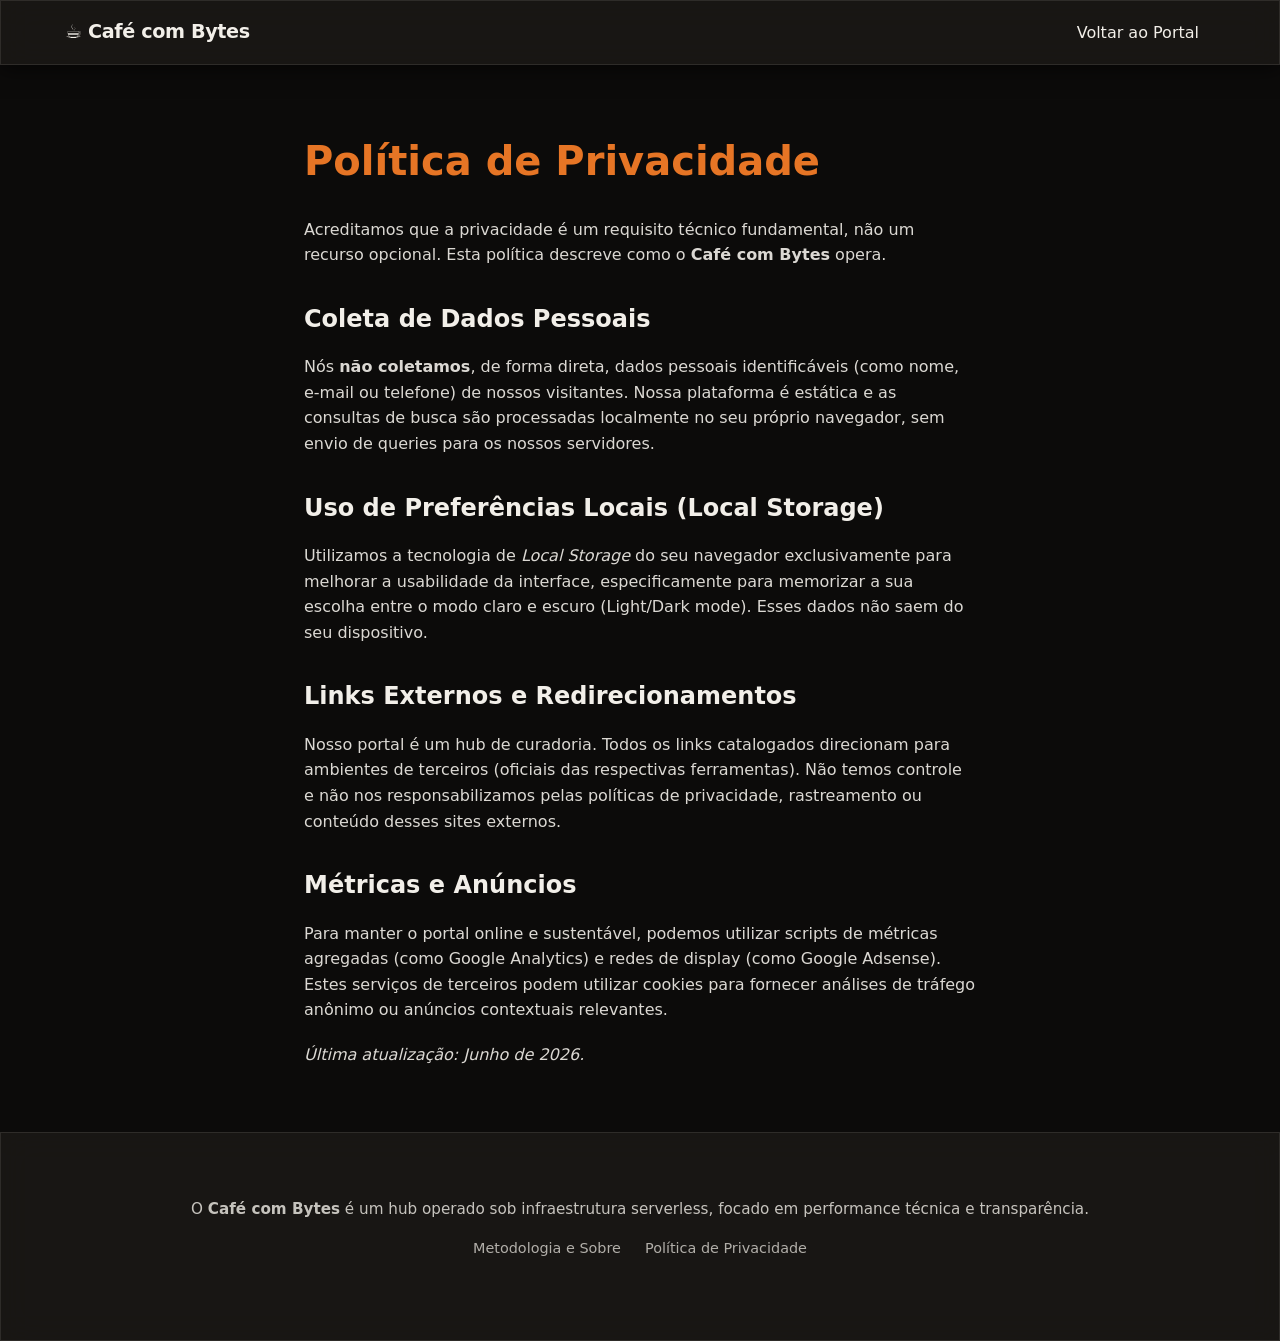
==== commit 8be883e8: "Add files via upload" ====
--- a/privacidade.html
+++ b/privacidade.html
@@ -1,115 +1,55 @@
 <!DOCTYPE html>
-<html lang="pt-BR" data-theme="light">
+<html lang="pt-BR" data-theme="dark">
 <head>
   <meta charset="UTF-8">
-  <meta name="viewport" content="width=device-width, initial-scale=1">
-  <title>Privacidade — Café Com Bytes</title>
-  <meta name="description" content="Entenda como Café Com Bytes trata privacidade, preferências locais e integrações de terceiros sem coleta invasiva.">
+  <meta name="viewport" content="width=device-width, initial-scale=1.0">
+  <title>Política de Privacidade | Café com Bytes</title>
+  <meta name="description" content="Saiba como o Café com Bytes lida com dados, cookies e links externos.">
+  <meta name="robots" content="index, follow">
   <link rel="canonical" href="https://cafecombytes.com/privacidade.html">
-  <meta property="og:title" content="Privacidade — Café Com Bytes">
-  <meta property="og:description" content="Política de privacidade e uso local de preferências do portal Café Com Bytes.">
-  <meta property="og:type" content="article">
-  <meta property="og:url" content="https://cafecombytes.com/privacidade.html">
-  <meta property="og:site_name" content="Café Com Bytes">
-  <meta name="twitter:card" content="summary">
-  <link rel="preconnect" href="https://fonts.googleapis.com">
-  <link rel="preconnect" href="https://fonts.gstatic.com" crossorigin>
-  <link href="https://fonts.googleapis.com/css2?family=Fraunces:opsz,wght@9..144,500;9..144,600;9..144,700&family=Inter:wght@400;500;600;700;800&display=swap" rel="stylesheet">
   <link rel="stylesheet" href="style.css">
-  <script src="script.js" defer></script>
+  <style>
+    .page-content { max-width: 800px; margin: 4rem auto; padding: 0 5%; }
+    .page-content h1 { font-size: 2.5rem; margin-bottom: 1.5rem; color: var(--primary); }
+    .page-content h2 { font-size: 1.5rem; margin: 2rem 0 1rem 0; }
+    .page-content p { margin-bottom: 1.2rem; opacity: 0.9; }
+  </style>
 </head>
 <body>
-  <a class="skip-link" href="#privacidade-conteudo">Pular para o conteúdo</a>
-
-  <header class="site-header">
-    <div class="container header-inner">
-      <a href="./" class="brand" aria-label="Ir para a página inicial do Café Com Bytes">
-        <span class="brand-logo" aria-hidden="true">
-          <svg viewBox="0 0 96 96" class="logo-svg" role="img">
-            <defs>
-              <linearGradient id="logoGradientPrivacidade" x1="0%" y1="0%" x2="100%" y2="100%">
-                <stop offset="0%" stop-color="#8f5f3b"></stop>
-                <stop offset="100%" stop-color="#4b8b87"></stop>
-              </linearGradient>
-            </defs>
-            <rect x="10" y="18" width="54" height="44" rx="14" fill="url(#logoGradientPrivacidade)" opacity="0.18"></rect>
-            <path d="M24 34h18c8 0 14 6 14 14s-6 14-14 14H28" fill="none" stroke="currentColor" stroke-width="5.5" stroke-linecap="round" stroke-linejoin="round"></path>
-            <path d="M60 38h8c8 0 12 4 12 10s-4 10-12 10h-5" fill="none" stroke="#4b8b87" stroke-width="5" stroke-linecap="round" stroke-linejoin="round"></path>
-            <path d="M31 20c0-6 4-10 10-12" fill="none" stroke="#8f5f3b" stroke-width="4" stroke-linecap="round"></path>
-            <path d="M46 18c0-7 5-12 12-14" fill="none" stroke="#4b8b87" stroke-width="4" stroke-linecap="round"></path>
-            <path d="M24 66c8 8 18 12 30 12 12 0 22-4 30-12" fill="none" stroke="currentColor" stroke-width="4.5" stroke-linecap="round"></path>
-          </svg>
-        </span>
-        <span class="brand-copy">
-          <span class="brand-name">Café Com Bytes</span>
-          <span class="brand-tagline">Ferramentas úteis, servidas com contexto</span>
-        </span>
-      </a>
-
-      <nav class="main-nav" aria-label="Navegação principal">
-        <a href="./" class="nav-link">Início</a>
-        <a href="sobre.html" class="nav-link">Sobre</a>
-        <a href="privacidade.html" class="nav-link">Privacidade</a>
-      </nav>
-
-      <div class="header-actions">
-        <button class="icon-control" type="button" data-font-toggle aria-label="Alternar tamanho da fonte">A</button>
-        <button class="icon-control" type="button" data-theme-toggle aria-label="Alternar tema"><span class="theme-icon" aria-hidden="true">◐</span></button>
-      </div>
+  <header class="glass-header">
+    <div class="logo"><a href="index.html" style="text-decoration: none; color: inherit;">☕ Café com Bytes</a></div>
+    <div class="controls">
+      <a href="index.html" style="color: var(--text-color); text-decoration: none; font-weight: 500; margin-right: 1rem;">Voltar ao Portal</a>
     </div>
   </header>
 
-  <main id="privacidade-conteudo" class="section">
-    <div class="container">
-      <div class="section-heading">
-        <p class="eyebrow">Privacidade</p>
-        <h1>Sem coleta invasiva. Com o mínimo necessário para a interface funcionar melhor.</h1>
-        <p class="section-support">
-          Café Com Bytes foi pensado como um portal estático e leve. A experiência do usuário não depende de conta, login, área fechada ou perfil individual.
-        </p>
-      </div>
+  <main class="page-content">
+    <h1>Política de Privacidade</h1>
+    <p>Acreditamos que a privacidade é um requisito técnico fundamental, não um recurso opcional. Esta política descreve como o <strong>Café com Bytes</strong> opera.</p>
 
-      <div class="editorial-prose glass-panel" style="padding: 2rem; display: grid; gap: 1rem;">
-        <p>
-          O portal não solicita cadastro para navegação, não exige envio de dados pessoais e não foi projetado para transformar a leitura em coleta de perfil comportamental. O objetivo principal é editorial: organizar descoberta e decisão.
-        </p>
-        <p>
-          Para melhorar a experiência local, o site pode armazenar preferências simples no próprio navegador, como tema claro ou escuro e ajuste de escala de fonte. Essas informações são usadas apenas para lembrar escolhas de interface e não são tratadas como base para perfis de marketing personalizados.
-        </p>
-        <p>
-          O carregamento do conteúdo principal depende de arquivos estáticos como HTML, CSS, JS e JSON. Isso reduz a necessidade de infraestrutura de coleta e também diminui a superfície de exposição de dados em comparação com sistemas dependentes de contas, painéis administrativos ou armazenamento de sessões complexas.
-        </p>
-        <p>
-          O site pode incluir integrações de terceiros para medição e monetização, como scripts do Google Tag Manager e Google Ads. Essas plataformas operam segundo suas próprias políticas e podem utilizar cookies, identificadores ou métricas técnicas para finalidades como medição de desempenho, prevenção de fraude e publicidade.
-        </p>
-        <p>
-          Ao clicar em uma ferramenta listada, você sai do domínio do Café Com Bytes e passa a interagir com o site oficial daquele serviço. Cada plataforma externa possui regras próprias de privacidade, cadastro, armazenamento e uso de dados. Por isso, a recomendação editorial é sempre verificar o contexto antes de adotar qualquer ferramenta de forma contínua.
-        </p>
-      </div>
-    </div>
+    <h2>Coleta de Dados Pessoais</h2>
+    <p>Nós <strong>não coletamos</strong>, de forma direta, dados pessoais identificáveis (como nome, e-mail ou telefone) de nossos visitantes. Nossa plataforma é estática e as consultas de busca são processadas localmente no seu próprio navegador, sem envio de queries para os nossos servidores.</p>
+
+    <h2>Uso de Preferências Locais (Local Storage)</h2>
+    <p>Utilizamos a tecnologia de <em>Local Storage</em> do seu navegador exclusivamente para melhorar a usabilidade da interface, especificamente para memorizar a sua escolha entre o modo claro e escuro (Light/Dark mode). Esses dados não saem do seu dispositivo.</p>
+
+    <h2>Links Externos e Redirecionamentos</h2>
+    <p>Nosso portal é um hub de curadoria. Todos os links catalogados direcionam para ambientes de terceiros (oficiais das respectivas ferramentas). Não temos controle e não nos responsabilizamos pelas políticas de privacidade, rastreamento ou conteúdo desses sites externos.</p>
+
+    <h2>Métricas e Anúncios</h2>
+    <p>Para manter o portal online e sustentável, podemos utilizar scripts de métricas agregadas (como Google Analytics) e redes de display (como Google Adsense). Estes serviços de terceiros podem utilizar cookies para fornecer análises de tráfego anônimo ou anúncios contextuais relevantes.</p>
+
+    <p><em>Última atualização: Junho de 2026.</em></p>
   </main>
 
-  <footer class="site-footer">
-    <div class="container footer-grid">
-      <section class="footer-brand">
-        <h2>Café Com Bytes</h2>
-        <p>Um portal curatorial para encontrar ferramentas com mais clareza, contexto e autonomia.</p>
-      </section>
-
-      <nav class="footer-nav" aria-label="Navegação do rodapé">
-        <h3>Institucional</h3>
-        <ul role="list">
-          <li><a href="./">Início</a></li>
-          <li><a href="sobre.html">Sobre</a></li>
-          <li><a href="privacidade.html">Privacidade</a></li>
-        </ul>
-      </nav>
-
-      <section class="footer-partners">
-        <h3>Rede parceira</h3>
-        <ul id="partnersList" class="partners-list" role="list"></ul>
-      </section>
-    </div>
+  <footer class="glass-footer">
+     <div class="footer-info">
+       <p>O <strong>Café com Bytes</strong> é um hub operado sob infraestrutura serverless, focado em performance técnica e transparência.</p>
+       <nav class="footer-nav">
+         <a href="sobre.html">Metodologia e Sobre</a>
+         <a href="privacidade.html">Política de Privacidade</a>
+       </nav>
+     </div>
   </footer>
 </body>
-</html>
+</html>
--- a/style.css
+++ b/style.css
@@ -1,874 +1,130 @@
-:root,
-[data-theme="light"] {
-  --text-xs: clamp(0.75rem, 0.7rem + 0.25vw, 0.875rem);
-  --text-sm: clamp(0.875rem, 0.8rem + 0.35vw, 1rem);
-  --text-base: clamp(1rem, 0.96rem + 0.22vw, 1.125rem);
-  --text-lg: clamp(1.125rem, 1rem + 0.75vw, 1.5rem);
-  --text-xl: clamp(1.5rem, 1.2rem + 1.4vw, 2.3rem);
-  --text-2xl: clamp(2rem, 1.3rem + 2.6vw, 3.8rem);
-
-  --space-1: 0.25rem;
-  --space-2: 0.5rem;
-  --space-3: 0.75rem;
-  --space-4: 1rem;
-  --space-5: 1.25rem;
-  --space-6: 1.5rem;
-  --space-8: 2rem;
-  --space-10: 2.5rem;
-  --space-12: 3rem;
-  --space-16: 4rem;
-  --space-20: 5rem;
-
-  --font-display: "Fraunces", Georgia, serif;
-  --font-body: "Inter", "Segoe UI", sans-serif;
-
-  --color-bg: #f4efe8;
-  --color-surface: rgba(252, 248, 243, 0.78);
-  --color-surface-2: rgba(247, 240, 231, 0.92);
-  --color-surface-3: rgba(241, 231, 219, 0.86);
-  --color-border: rgba(103, 88, 72, 0.14);
-  --color-divider: rgba(98, 84, 71, 0.12);
-  --color-text: #2f251f;
-  --color-text-muted: #6f6053;
-  --color-text-faint: #9e8e80;
-  --color-primary: #7f5333;
-  --color-primary-hover: #6d4528;
-  --color-secondary: #4b8b87;
-  --color-secondary-hover: #3a706d;
-  --color-accent: #b27b58;
-  --color-accent-soft: rgba(178, 123, 88, 0.14);
-  --color-highlight: rgba(75, 139, 135, 0.12);
-  --color-panel-overlay: rgba(255, 248, 241, 0.48);
-
-  --shadow-sm: 0 8px 22px rgba(115, 91, 68, 0.08);
-  --shadow-md: 0 18px 44px rgba(88, 67, 48, 0.11);
-  --shadow-lg: 0 24px 60px rgba(79, 61, 45, 0.15);
-
-  --radius-sm: 0.5rem;
-  --radius-md: 0.85rem;
-  --radius-lg: 1.25rem;
-  --radius-xl: 1.75rem;
-  --radius-full: 999px;
-
-  --content-width: 1200px;
-  --transition: 180ms cubic-bezier(0.16, 1, 0.3, 1);
+:root {
+  /* Paleta Light - Tons profundos off-white, sem branco absoluto */
+  --bg-color: #fcfbf9;
+  --text-color: #1a1918;
+  --surface: rgba(243, 239, 233, 0.65);
+  --surface-border: rgba(26, 25, 24, 0.12);
+  --primary: #c95c10;
+  --primary-hover: #a84b0b;
+  --shadow-color: rgba(26, 25, 24, 0.08);
+  --radius-card: 10px;
+  --radius-btn: 8px;
+  --glass-blur: blur(16px);
+  --font-base: system-ui, -apple-system, sans-serif;
 }
 
 [data-theme="dark"] {
-  --color-bg: #1e1915;
-  --color-surface: rgba(42, 34, 29, 0.72);
-  --color-surface-2: rgba(49, 39, 33, 0.88);
-  --color-surface-3: rgba(57, 45, 38, 0.9);
-  --color-border: rgba(220, 198, 176, 0.12);
-  --color-divider: rgba(215, 190, 166, 0.1);
-  --color-text: #efe5da;
-  --color-text-muted: #c5b6a6;
-  --color-text-faint: #998777;
-  --color-primary: #c28a62;
-  --color-primary-hover: #d79b71;
-  --color-secondary: #73b7b0;
-  --color-secondary-hover: #8acac4;
-  --color-accent: #9a6a47;
-  --color-accent-soft: rgba(194, 138, 98, 0.16);
-  --color-highlight: rgba(115, 183, 176, 0.14);
-  --color-panel-overlay: rgba(69, 54, 44, 0.42);
-
-  --shadow-sm: 0 8px 22px rgba(10, 8, 6, 0.24);
-  --shadow-md: 0 18px 44px rgba(8, 6, 5, 0.34);
-  --shadow-lg: 0 24px 60px rgba(6, 5, 4, 0.42);
+  /* Paleta Dark - Tons profundos espresso/carvão, sem preto absoluto */
+  --bg-color: #0c0b0a;
+  --text-color: #f2efe9;
+  --surface: rgba(31, 28, 25, 0.7);
+  --surface-border: rgba(242, 239, 233, 0.1);
+  --primary: #e67525;
+  --primary-hover: #f08d46;
+  --shadow-color: rgba(0, 0, 0, 0.6);
 }
 
-@media (prefers-color-scheme: dark) {
-  :root:not([data-theme="light"]) {
-    --color-bg: #1e1915;
-    --color-surface: rgba(42, 34, 29, 0.72);
-    --color-surface-2: rgba(49, 39, 33, 0.88);
-    --color-surface-3: rgba(57, 45, 38, 0.9);
-    --color-border: rgba(220, 198, 176, 0.12);
-    --color-divider: rgba(215, 190, 166, 0.1);
-    --color-text: #efe5da;
-    --color-text-muted: #c5b6a6;
-    --color-text-faint: #998777;
-    --color-primary: #c28a62;
-    --color-primary-hover: #d79b71;
-    --color-secondary: #73b7b0;
-    --color-secondary-hover: #8acac4;
-    --color-accent: #9a6a47;
-    --color-accent-soft: rgba(194, 138, 98, 0.16);
-    --color-highlight: rgba(115, 183, 176, 0.14);
-    --color-panel-overlay: rgba(69, 54, 44, 0.42);
-  }
+* { box-sizing: border-box; margin: 0; padding: 0; }
+
+body {
+  font-family: var(--font-base);
+  background-color: var(--bg-color);
+  color: var(--text-color);
+  line-height: 1.6;
+  transition: background-color 0.3s ease, color 0.3s ease;
+  -webkit-font-smoothing: antialiased;
 }
 
-*,
-*::before,
-*::after {
-  box-sizing: border-box;
+/* Superfícies Translúcidas / Glassmorphism */
+.glass-header, .glass-modal, .glass-footer, .card {
+  background: var(--surface);
+  backdrop-filter: var(--glass-blur);
+  -webkit-backdrop-filter: var(--glass-blur);
+  border: 1px solid var(--surface-border);
 }
 
-html {
-  scroll-behavior: smooth;
-  text-size-adjust: none;
+/* Header */
+.glass-header {
+  position: sticky; top: 0; z-index: 100;
+  display: flex; justify-content: space-between; align-items: center;
+  padding: 1rem 5%; box-shadow: 0 4px 20px var(--shadow-color);
 }
+.logo { font-weight: 800; font-size: 1.2rem; letter-spacing: -0.02em; }
+.controls button { background: transparent; border: 1px solid var(--surface-border); font-size: 1.2rem; padding: 0.5rem; color: var(--text-color); }
 
-body {
-  margin: 0;
-  min-height: 100vh;
-  font-family: var(--font-body);
-  font-size: var(--text-base);
-  line-height: 1.6;
-  color: var(--color-text);
-  background:
-    radial-gradient(circle at top left, rgba(178, 123, 88, 0.15), transparent 34%),
-    radial-gradient(circle at top right, rgba(75, 139, 135, 0.12), transparent 32%),
-    linear-gradient(180deg, color-mix(in oklab, var(--color-bg) 88%, var(--color-accent-soft)) 0%, var(--color-bg) 100%);
-}
+/* Hero Section */
+.hero { padding: 5rem 5%; text-align: center; max-width: 900px; margin: 0 auto; }
+.kicker { display: inline-block; color: var(--primary); font-weight: 700; text-transform: uppercase; font-size: 0.85rem; letter-spacing: 0.08em; margin-bottom: 1rem; }
+.hero h1 { font-size: clamp(2rem, 5vw, 3.5rem); margin-bottom: 1.2rem; line-height: 1.1; letter-spacing: -0.03em; }
+.hero p { font-size: 1.1rem; opacity: 0.85; margin-bottom: 2rem; }
 
-img,
-svg {
-  display: block;
-  max-width: 100%;
-}
+.metrics { display: flex; gap: 1rem; justify-content: center; margin-bottom: 2.5rem; flex-wrap: wrap; }
+.badge-metric { font-size: 0.85rem; padding: 0.4rem 0.8rem; border-radius: 20px; background: var(--surface-border); font-weight: 600; }
 
-button,
-input,
-textarea,
-select {
-  font: inherit;
-  color: inherit;
-}
+/* Controles de Busca e Botões */
+.search-bar { display: flex; gap: 0.8rem; justify-content: center; flex-wrap: wrap; }
+.search-bar input { flex: 1; max-width: 450px; padding: 0.85rem 1.5rem; border-radius: var(--radius-btn); border: 1px solid var(--surface-border); background: transparent; color: var(--text-color); font-size: 1rem; }
+.search-bar input:focus { outline: 2px solid var(--primary); outline-offset: 2px; }
 
-button {
-  border: 0;
-  background: none;
-  cursor: pointer;
-}
+button { padding: 0.85rem 1.5rem; border-radius: var(--radius-btn); border: none; background: var(--primary); color: #fff; cursor: pointer; font-weight: 600; font-size: 0.95rem; transition: background-color 0.2s, transform 0.1s; }
+button:hover { background: var(--primary-hover); }
+button:active { transform: scale(0.98); }
+#clear-search, #google-search { background: var(--surface); color: var(--text-color); border: 1px solid var(--surface-border); }
+#clear-search:hover, #google-search:hover { background: var(--surface-border); }
 
-a {
-  color: inherit;
-  text-decoration: none;
-}
+/* Bento Menu */
+.bento-menu { display: grid; grid-template-columns: repeat(auto-fit, minmax(130px, 1fr)); gap: 0.8rem; padding: 0 5%; max-width: 900px; margin: 0 auto 3rem auto; }
+.bento-menu button { background: var(--surface); color: var(--text-color); border: 1px solid var(--surface-border); border-radius: var(--radius-btn); padding: 1rem; text-align: center; font-weight: 500; }
+.bento-menu button[aria-pressed="true"], .bento-menu button.active { border-color: var(--primary); background: rgba(201, 92, 16, 0.1); color: var(--text-color); }
 
-h1,
-h2,
-h3,
-h4 {
-  margin: 0;
-  line-height: 1.1;
-  font-family: var(--font-display);
-}
+/* Editorial & Grid */
+.editorial { padding: 2rem 5%; text-align: center; max-width: 800px; margin: 0 auto 2rem auto; opacity: 0.9; border-top: 1px solid var(--surface-border); border-bottom: 1px solid var(--surface-border); }
+.editorial h2 { font-size: 1.2rem; margin-bottom: 0.5rem; }
 
-p {
-  margin: 0;
-}
+.dynamic-area { padding: 0 5% 4rem 5%; max-width: 1200px; margin: 0 auto; }
+#status-results { margin-bottom: 1.5rem; font-weight: 500; opacity: 0.8; font-size: 0.9rem; }
+.grid { display: grid; grid-template-columns: repeat(auto-fill, minmax(300px, 1fr)); gap: 1.5rem; }
 
-ul[role="list"] {
-  margin: 0;
-  padding: 0;
-  list-style: none;
-}
+/* Cards */
+.card { padding: 1.5rem; border-radius: var(--radius-card); cursor: pointer; transition: transform 0.25s cubic-bezier(0.4, 0, 0.2, 1), box-shadow 0.25s; box-shadow: 0 4px 12px var(--shadow-color); outline: none; }
+.card:hover, .card:focus-visible { transform: translateY(-6px); box-shadow: 0 12px 24px var(--shadow-color); border-color: var(--primary); }
+.card-header { display: flex; align-items: center; gap: 0.8rem; margin-bottom: 1rem; }
+.card-title { font-weight: 700; font-size: 1.15rem; line-height: 1.2; }
+.emoji { font-size: 1.5rem; }
+.card p { font-size: 0.95rem; opacity: 0.85; margin-bottom: 1.5rem; }
 
-:focus-visible {
-  outline: 2px solid var(--color-secondary);
-  outline-offset: 3px;
-  border-radius: 0.4rem;
-}
+/* Badges dinâmicas */
+.tags-container { display: flex; flex-wrap: wrap; gap: 0.5rem; }
+.dynamic-badge { font-size: 0.75rem; padding: 0.3rem 0.6rem; border-radius: 4px; font-weight: 600; }
 
-.skip-link {
-  position: absolute;
-  left: 1rem;
-  top: -3rem;
-  z-index: 999;
-  background: var(--color-primary);
-  color: #f8f1e8;
-  padding: 0.7rem 1rem;
-  border-radius: var(--radius-full);
-  transition: top var(--transition);
-}
+/* Modal */
+.glass-modal { margin: auto; padding: 0; border-radius: var(--radius-card); max-width: 550px; width: 92%; color: var(--text-color); box-shadow: 0 25px 50px var(--shadow-color); }
+.glass-modal::backdrop { background: rgba(0, 0, 0, 0.6); backdrop-filter: blur(4px); }
+.modal-content { padding: 2.5rem; position: relative; }
+#close-modal { position: absolute; top: 1rem; right: 1rem; font-size: 1.2rem; border: none; background: transparent; color: var(--text-color); cursor: pointer; padding: 0.5rem; border-radius: 50%; }
+#close-modal:hover { background: var(--surface-border); }
+#modal-title { font-size: 1.8rem; margin-bottom: 1rem; }
+.modal-description { font-size: 1.05rem; margin-bottom: 1.5rem; line-height: 1.7; opacity: 0.9; }
+.modal-pain-box { background: var(--surface-border); padding: 1rem; border-radius: var(--radius-btn); margin-bottom: 2rem; font-size: 0.95rem; }
 
-.skip-link:focus {
-  top: 1rem;
-}
+.modal-actions { display: flex; gap: 1rem; flex-wrap: wrap; }
+.modal-actions a { flex: 1; background: var(--primary); color: #fff; padding: 0.85rem; text-decoration: none; border-radius: var(--radius-btn); font-weight: 600; text-align: center; min-width: 200px; transition: background-color 0.2s; }
+.modal-actions a:hover { background: var(--primary-hover); }
+#share-btn { flex: 1; min-width: 200px; }
 
-.container {
-  width: min(calc(100% - 2rem), var(--content-width));
-  margin-inline: auto;
-}
+/* Footer */
+.glass-footer { padding: 4rem 5% 2rem 5%; text-align: center; border-top: 1px solid var(--surface-border); }
+.footer-info p { opacity: 0.8; margin-bottom: 1rem; font-size: 0.95rem; }
+.footer-nav { display: flex; justify-content: center; gap: 1.5rem; margin-bottom: 3rem; }
+.footer-nav a { color: var(--text-color); text-decoration: none; font-weight: 500; font-size: 0.9rem; opacity: 0.7; }
+.footer-nav a:hover { opacity: 1; text-decoration: underline; }
 
-.site-header {
-  position: sticky;
-  top: 0;
-  z-index: 60;
-  background: color-mix(in oklab, var(--color-bg) 68%, transparent);
-  backdrop-filter: blur(18px);
-  border-bottom: 1px solid var(--color-divider);
-}
+.partners-wrapper h3 { font-size: 1rem; margin-bottom: 1rem; opacity: 0.6; text-transform: uppercase; letter-spacing: 0.05em; }
+.partners { display: flex; justify-content: center; gap: 2.5rem; flex-wrap: wrap; }
+.partner-item a { color: var(--text-color); text-decoration: none; font-weight: 600; opacity: 0.7; transition: opacity 0.2s; }
+.partner-item a:hover { opacity: 1; color: var(--primary); }
 
-.header-inner {
-  display: grid;
-  grid-template-columns: auto 1fr auto;
-  align-items: center;
-  gap: var(--space-4);
-  min-height: 5.3rem;
-}
-
-.brand {
-  display: inline-flex;
-  align-items: center;
-  gap: var(--space-3);
-}
-
-.brand-logo {
-  width: 3.5rem;
-  height: 3.5rem;
-  border-radius: 1rem;
-  padding: 0.35rem;
-  background: linear-gradient(135deg, color-mix(in oklab, var(--color-surface-2) 76%, transparent), color-mix(in oklab, var(--color-panel-overlay) 70%, transparent));
-  border: 1px solid var(--color-border);
-  box-shadow: var(--shadow-sm);
-}
-
-.logo-svg {
-  width: 100%;
-  height: 100%;
-  color: var(--color-text);
-}
-
-.brand-copy {
-  display: flex;
-  flex-direction: column;
-  gap: 0.1rem;
-}
-
-.brand-name {
-  font-size: var(--text-lg);
-  font-family: var(--font-display);
-  font-weight: 700;
-}
-
-.brand-tagline {
-  font-size: var(--text-xs);
-  color: var(--color-text-muted);
-}
-
-.main-nav {
-  display: flex;
-  justify-content: center;
-  gap: var(--space-4);
-}
-
-.nav-link {
-  font-size: var(--text-sm);
-  color: var(--color-text-muted);
-  transition: color var(--transition);
-}
-
-.nav-link:hover,
-.nav-link:focus-visible {
-  color: var(--color-text);
-}
-
-.header-actions {
-  display: flex;
-  gap: var(--space-2);
-}
-
-.icon-control {
-  min-width: 2.8rem;
-  min-height: 2.8rem;
-  display: inline-flex;
-  align-items: center;
-  justify-content: center;
-  border-radius: var(--radius-full);
-  background: color-mix(in oklab, var(--color-surface-2) 86%, transparent);
-  border: 1px solid var(--color-border);
-  box-shadow: var(--shadow-sm);
-}
-
-.hero {
-  padding: clamp(3rem, 8vw, 6rem) 0 var(--space-12);
-}
-
-.hero-grid {
-  display: grid;
-  grid-template-columns: 1.3fr 0.8fr;
-  gap: var(--space-8);
-  align-items: stretch;
-}
-
-.hero-copy-block {
-  display: flex;
-  flex-direction: column;
-  gap: var(--space-5);
-}
-
-.eyebrow {
-  font-size: var(--text-xs);
-  letter-spacing: 0.16em;
-  text-transform: uppercase;
-  color: var(--color-secondary);
-  font-weight: 700;
-}
-
-.hero h1 {
-  font-size: var(--text-2xl);
-  max-width: 14ch;
-}
-
-.hero-description {
-  max-width: 58ch;
-  color: var(--color-text-muted);
-  font-size: var(--text-lg);
-}
-
-.glass-panel {
-  background:
-    linear-gradient(180deg, color-mix(in oklab, var(--color-surface) 88%, transparent), color-mix(in oklab, var(--color-panel-overlay) 84%, transparent));
-  border: 1px solid var(--color-border);
-  border-radius: var(--radius-xl);
-  box-shadow: var(--shadow-md);
-  backdrop-filter: blur(24px);
-}
-
-.search-panel {
-  padding: var(--space-5);
-  display: flex;
-  flex-direction: column;
-  gap: var(--space-4);
-}
-
-.search-label {
-  font-size: var(--text-sm);
-  font-weight: 700;
-}
-
-.search-row {
-  display: grid;
-  grid-template-columns: 1fr auto;
-  gap: var(--space-3);
-}
-
-.search-row input {
-  min-height: 3.35rem;
-  padding: 0 1rem;
-  border-radius: var(--radius-md);
-  border: 1px solid var(--color-border);
-  background: color-mix(in oklab, var(--color-surface-2) 90%, transparent);
-}
-
-.search-actions {
-  display: flex;
-  flex-wrap: wrap;
-  gap: var(--space-3);
-}
-
-.search-note {
-  color: var(--color-text-faint);
-  font-size: var(--text-sm);
-}
-
-.hero-panel {
-  padding: var(--space-5);
-  display: flex;
-  align-items: center;
-}
-
-.metric-stack {
-  display: grid;
-  gap: var(--space-3);
-  width: 100%;
-}
-
-.metric-card {
-  padding: var(--space-4);
-  border-radius: var(--radius-lg);
-  background: color-mix(in oklab, var(--color-surface-2) 88%, transparent);
-  border: 1px solid var(--color-border);
-}
-
-.metric-label {
-  display: inline-block;
-  margin-bottom: var(--space-2);
-  font-size: var(--text-xs);
-  color: var(--color-text-muted);
-  text-transform: uppercase;
-  letter-spacing: 0.12em;
-}
-
-.section {
-  padding: var(--space-12) 0;
-}
-
-.section-heading {
-  display: flex;
-  flex-direction: column;
-  gap: var(--space-3);
-  margin-bottom: var(--space-6);
-}
-
-.section-heading-inline {
-  display: grid;
-  grid-template-columns: 1fr minmax(260px, 380px);
-  align-items: end;
-  gap: var(--space-6);
-}
-
-.section-heading h2 {
-  font-size: var(--text-xl);
-  max-width: 18ch;
-}
-
-.section-support {
-  color: var(--color-text-muted);
-}
-
-.two-column-editorial {
-  display: grid;
-  grid-template-columns: 0.9fr 1.1fr;
-  gap: var(--space-8);
-  align-items: start;
-}
-
-.editorial-prose {
-  padding: var(--space-6);
-  display: grid;
-  gap: var(--space-4);
-}
-
-.editorial-prose p {
-  color: var(--color-text-muted);
-}
-
-.bento-grid {
-  display: grid;
-  grid-template-columns: repeat(4, minmax(0, 1fr));
-  grid-auto-rows: minmax(138px, auto);
-  gap: var(--space-4);
-}
-
-.bento-card {
-  text-align: left;
-  padding: var(--space-4);
-  border-radius: var(--radius-lg);
-  border: 1px solid var(--color-border);
-  background:
-    linear-gradient(180deg, color-mix(in oklab, var(--color-surface-2) 90%, transparent), color-mix(in oklab, var(--color-surface-3) 86%, transparent));
-  backdrop-filter: blur(20px);
-  box-shadow: var(--shadow-sm);
-  display: flex;
-  flex-direction: column;
-  gap: var(--space-2);
-  justify-content: flex-end;
-  transition: transform var(--transition), border-color var(--transition), box-shadow var(--transition);
-}
-
-.bento-card strong {
-  font-size: var(--text-base);
-}
-
-.bento-card small {
-  font-size: var(--text-sm);
-  color: var(--color-text-muted);
-}
-
-.bento-kicker {
-  color: var(--color-secondary);
-  font-size: var(--text-xs);
-  font-weight: 700;
-  text-transform: uppercase;
-  letter-spacing: 0.12em;
-}
-
-.bento-card:hover,
-.bento-card:focus-visible,
-.bento-card.is-active {
-  transform: translateY(-2px);
-  border-color: color-mix(in oklab, var(--color-secondary) 34%, var(--color-border));
-  box-shadow: var(--shadow-md);
-}
-
-.bento-card-large {
-  grid-column: span 2;
-  grid-row: span 2;
-}
-
-.chip-row {
-  display: flex;
-  flex-wrap: wrap;
-  gap: var(--space-2);
-  margin-top: var(--space-6);
-}
-
-.chip {
-  padding: 0.75rem 1rem;
-  border-radius: var(--radius-full);
-  background: color-mix(in oklab, var(--color-surface-2) 88%, transparent);
-  border: 1px solid var(--color-border);
-  color: var(--color-text-muted);
-  transition: all var(--transition);
-}
-
-.chip.is-active,
-.chip:hover,
-.chip:focus-visible {
-  background: color-mix(in oklab, var(--color-highlight) 82%, var(--color-surface-2));
-  color: var(--color-text);
-  border-color: color-mix(in oklab, var(--color-secondary) 34%, var(--color-border));
-}
-
-.cards-grid {
-  display: grid;
-  grid-template-columns: repeat(auto-fill, minmax(min(320px, 100%), 1fr));
-  gap: var(--space-5);
-}
-
-.tool-card {
-  display: grid;
-  gap: var(--space-4);
-  padding: var(--space-5);
-  border-radius: var(--radius-xl);
-  background:
-    linear-gradient(180deg, color-mix(in oklab, var(--color-surface) 88%, transparent), color-mix(in oklab, var(--color-surface-3) 84%, transparent));
-  border: 1px solid var(--color-border);
-  backdrop-filter: blur(22px);
-  box-shadow: var(--shadow-md);
-}
-
-.tool-header {
-  display: flex;
-  justify-content: space-between;
-  gap: var(--space-3);
-  align-items: start;
-}
-
-.tool-title-group {
-  display: grid;
-  gap: var(--space-1);
-}
-
-.tool-emoji {
-  width: 2.6rem;
-  height: 2.6rem;
-  display: inline-flex;
-  align-items: center;
-  justify-content: center;
-  border-radius: 0.95rem;
-  background: color-mix(in oklab, var(--color-highlight) 72%, var(--color-surface-2));
-  font-size: 1.35rem;
-}
-
-.tool-category {
-  color: var(--color-secondary);
-  font-size: var(--text-xs);
-  text-transform: uppercase;
-  letter-spacing: 0.12em;
-  font-weight: 700;
-}
-
-.tool-name {
-  font-size: var(--text-lg);
-}
-
-.tool-dor,
-.tool-description,
-.tool-meta p {
-  color: var(--color-text-muted);
-}
-
-.tool-meta {
-  display: grid;
-  gap: var(--space-3);
-  padding-top: var(--space-2);
-  border-top: 1px solid var(--color-divider);
-}
-
-.tool-meta-block {
-  display: grid;
-  gap: 0.25rem;
-}
-
-.tool-meta-label {
-  font-size: var(--text-xs);
-  text-transform: uppercase;
-  letter-spacing: 0.1em;
-  color: var(--color-text-faint);
-  font-weight: 700;
-}
-
-.tag-list {
-  display: flex;
-  flex-wrap: wrap;
-  gap: 0.5rem;
-}
-
-.tag-badge {
-  display: inline-flex;
-  align-items: center;
-  justify-content: center;
-  min-height: 2rem;
-  padding: 0.35rem 0.75rem;
-  border-radius: var(--radius-full);
-  border: 1px solid var(--color-border);
-  font-size: var(--text-xs);
-  font-weight: 700;
-}
-
-.card-actions {
-  display: flex;
-  flex-wrap: wrap;
-  gap: var(--space-3);
-}
-
-.btn {
-  min-height: 3rem;
-  padding: 0.85rem 1.1rem;
-  border-radius: var(--radius-full);
-  display: inline-flex;
-  align-items: center;
-  justify-content: center;
-  font-weight: 700;
-  transition: transform var(--transition), background var(--transition), border-color var(--transition);
-}
-
-.btn:hover,
-.btn:focus-visible {
-  transform: translateY(-1px);
-}
-
-.btn-primary {
-  background: var(--color-primary);
-  color: #f7eee4;
-}
-
-.btn-primary:hover,
-.btn-primary:focus-visible {
-  background: var(--color-primary-hover);
-}
-
-.btn-secondary {
-  background: color-mix(in oklab, var(--color-highlight) 88%, var(--color-surface-2));
-  color: var(--color-text);
-  border: 1px solid var(--color-border);
-}
-
-.btn-ghost {
-  background: transparent;
-  color: var(--color-secondary);
-  border: 1px solid color-mix(in oklab, var(--color-secondary) 26%, var(--color-border));
-}
-
-.empty-state {
-  padding: var(--space-8);
-  text-align: center;
-}
-
-.editorial-guide-grid {
-  display: grid;
-  grid-template-columns: 0.9fr 1.1fr;
-  gap: var(--space-6);
-}
-
-.guide-card,
-.guide-list {
-  padding: var(--space-6);
-}
-
-.guide-list {
-  display: grid;
-  gap: var(--space-5);
-}
-
-.guide-list article {
-  display: grid;
-  gap: var(--space-2);
-}
-
-.guide-list p {
-  color: var(--color-text-muted);
-}
-
-.modal-backdrop {
-  position: fixed;
-  inset: 0;
-  background: rgba(48, 39, 32, 0.42);
-  backdrop-filter: blur(10px);
-  display: grid;
-  place-items: center;
-  padding: var(--space-4);
-  z-index: 80;
-}
-
-.modal-panel {
-  position: relative;
-  width: min(100%, 760px);
-  max-height: 92vh;
-  overflow: auto;
-  padding: var(--space-8);
-}
-
-.modal-close {
-  position: absolute;
-  top: 1rem;
-  right: 1rem;
-  width: 2.7rem;
-  height: 2.7rem;
-  border-radius: var(--radius-full);
-  background: color-mix(in oklab, var(--color-surface-2) 88%, transparent);
-  border: 1px solid var(--color-border);
-  font-size: 1.4rem;
-}
-
-.modal-header,
-.modal-body {
-  display: grid;
-  gap: var(--space-4);
-}
-
-.modal-dor {
-  color: var(--color-text-muted);
-  font-size: var(--text-lg);
-}
-
-.modal-column {
-  display: grid;
-  gap: var(--space-2);
-}
-
-.modal-column p {
-  color: var(--color-text-muted);
-}
-
-.modal-meta-row {
-  display: grid;
-  grid-template-columns: 1fr 1fr;
-  gap: var(--space-4);
-}
-
-.modal-meta-box {
-  padding: var(--space-4);
-  border-radius: var(--radius-lg);
-  background: color-mix(in oklab, var(--color-surface-2) 88%, transparent);
-  border: 1px solid var(--color-border);
-}
-
-.meta-label {
-  display: block;
-  margin-bottom: 0.3rem;
-  color: var(--color-text-faint);
-  font-size: var(--text-xs);
-  text-transform: uppercase;
-  letter-spacing: 0.1em;
-  font-weight: 700;
-}
-
-.modal-footer {
-  display: flex;
-  flex-wrap: wrap;
-  gap: var(--space-3);
-  margin-top: var(--space-6);
-}
-
-.site-footer {
-  padding: var(--space-12) 0 var(--space-10);
-  border-top: 1px solid var(--color-divider);
-}
-
-.footer-grid {
-  display: grid;
-  grid-template-columns: 1.1fr 0.6fr 1fr;
-  gap: var(--space-8);
-}
-
-.footer-brand p,
-.footer-nav a,
-.partner-copy {
-  color: var(--color-text-muted);
-}
-
-.footer-nav ul,
-.partners-list {
-  display: grid;
-  gap: var(--space-2);
-  padding: 0;
-  margin: var(--space-3) 0 0;
-  list-style: none;
-}
-
-.partner-item a {
-  display: inline-block;
-  font-weight: 700;
-  margin-bottom: 0.15rem;
-}
-
-.sr-only {
-  position: absolute;
-  width: 1px;
-  height: 1px;
-  overflow: hidden;
-  clip: rect(0, 0, 0, 0);
-  white-space: nowrap;
-}
-
-html[data-font-scale="large"] body {
-  font-size: calc(var(--text-base) * 1.08);
-}
-
-@media (max-width: 1080px) {
-  .hero-grid,
-  .two-column-editorial,
-  .editorial-guide-grid,
-  .footer-grid,
-  .section-heading-inline {
-    grid-template-columns: 1fr;
-  }
-
-  .main-nav {
-    display: none;
-  }
-
-  .header-inner {
-    grid-template-columns: auto auto;
-    justify-content: space-between;
-  }
-
-  .bento-grid {
-    grid-template-columns: repeat(2, minmax(0, 1fr));
-  }
-}
-
-@media (max-width: 720px) {
-  .container {
-    width: min(calc(100% - 1.2rem), var(--content-width));
-  }
-
-  .search-row {
-    grid-template-columns: 1fr;
-  }
-
-  .bento-grid {
-    grid-template-columns: 1fr;
-  }
-
-  .bento-card-large {
-    grid-column: span 1;
-    grid-row: span 1;
-  }
-
-  .modal-panel {
-    padding: var(--space-6);
-  }
-
-  .modal-meta-row {
-    grid-template-columns: 1fr;
-  }
-
-  .card-actions,
-  .modal-footer,
-  .search-actions {
-    flex-direction: column;
-  }
-
-  .btn {
-    width: 100%;
-  }
-}
+@media (max-width: 600px) {
+  .hero { padding: 3rem 5%; }
+  .modal-actions { flex-direction: column; }
+}
